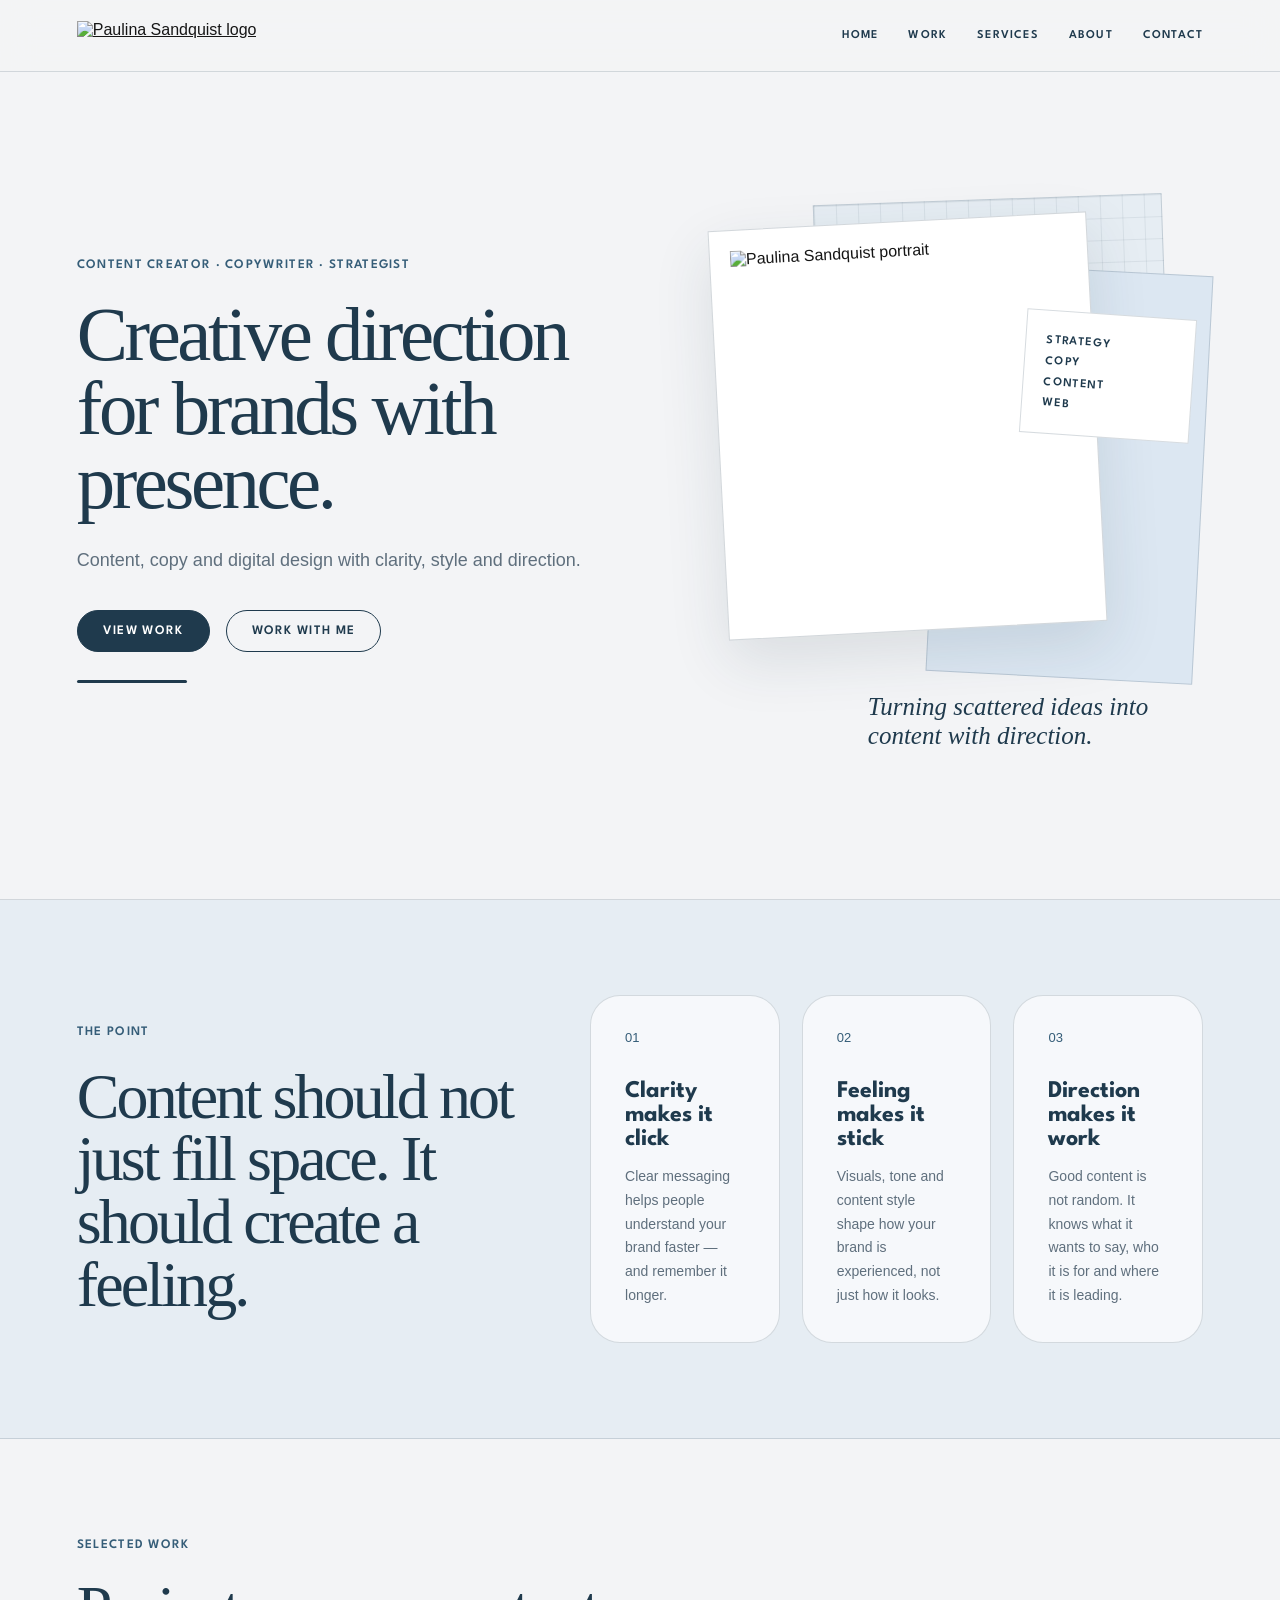
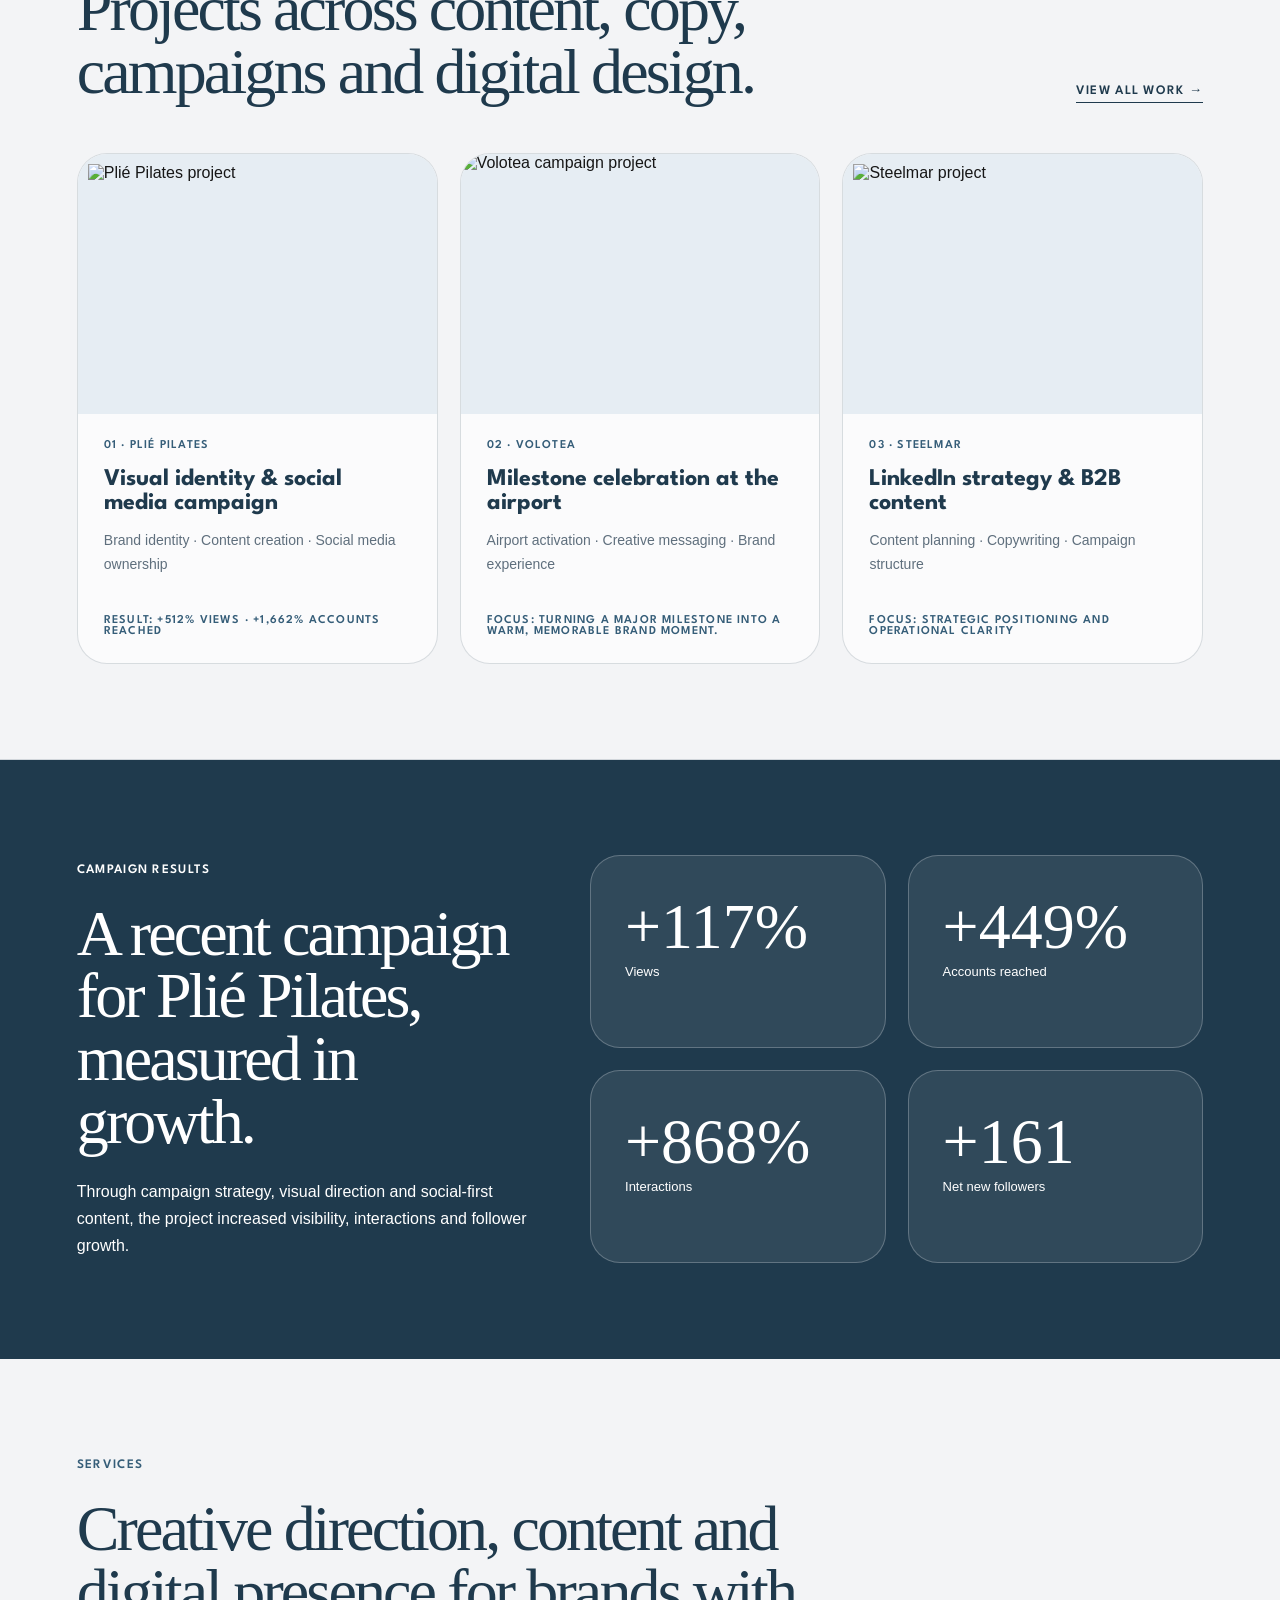
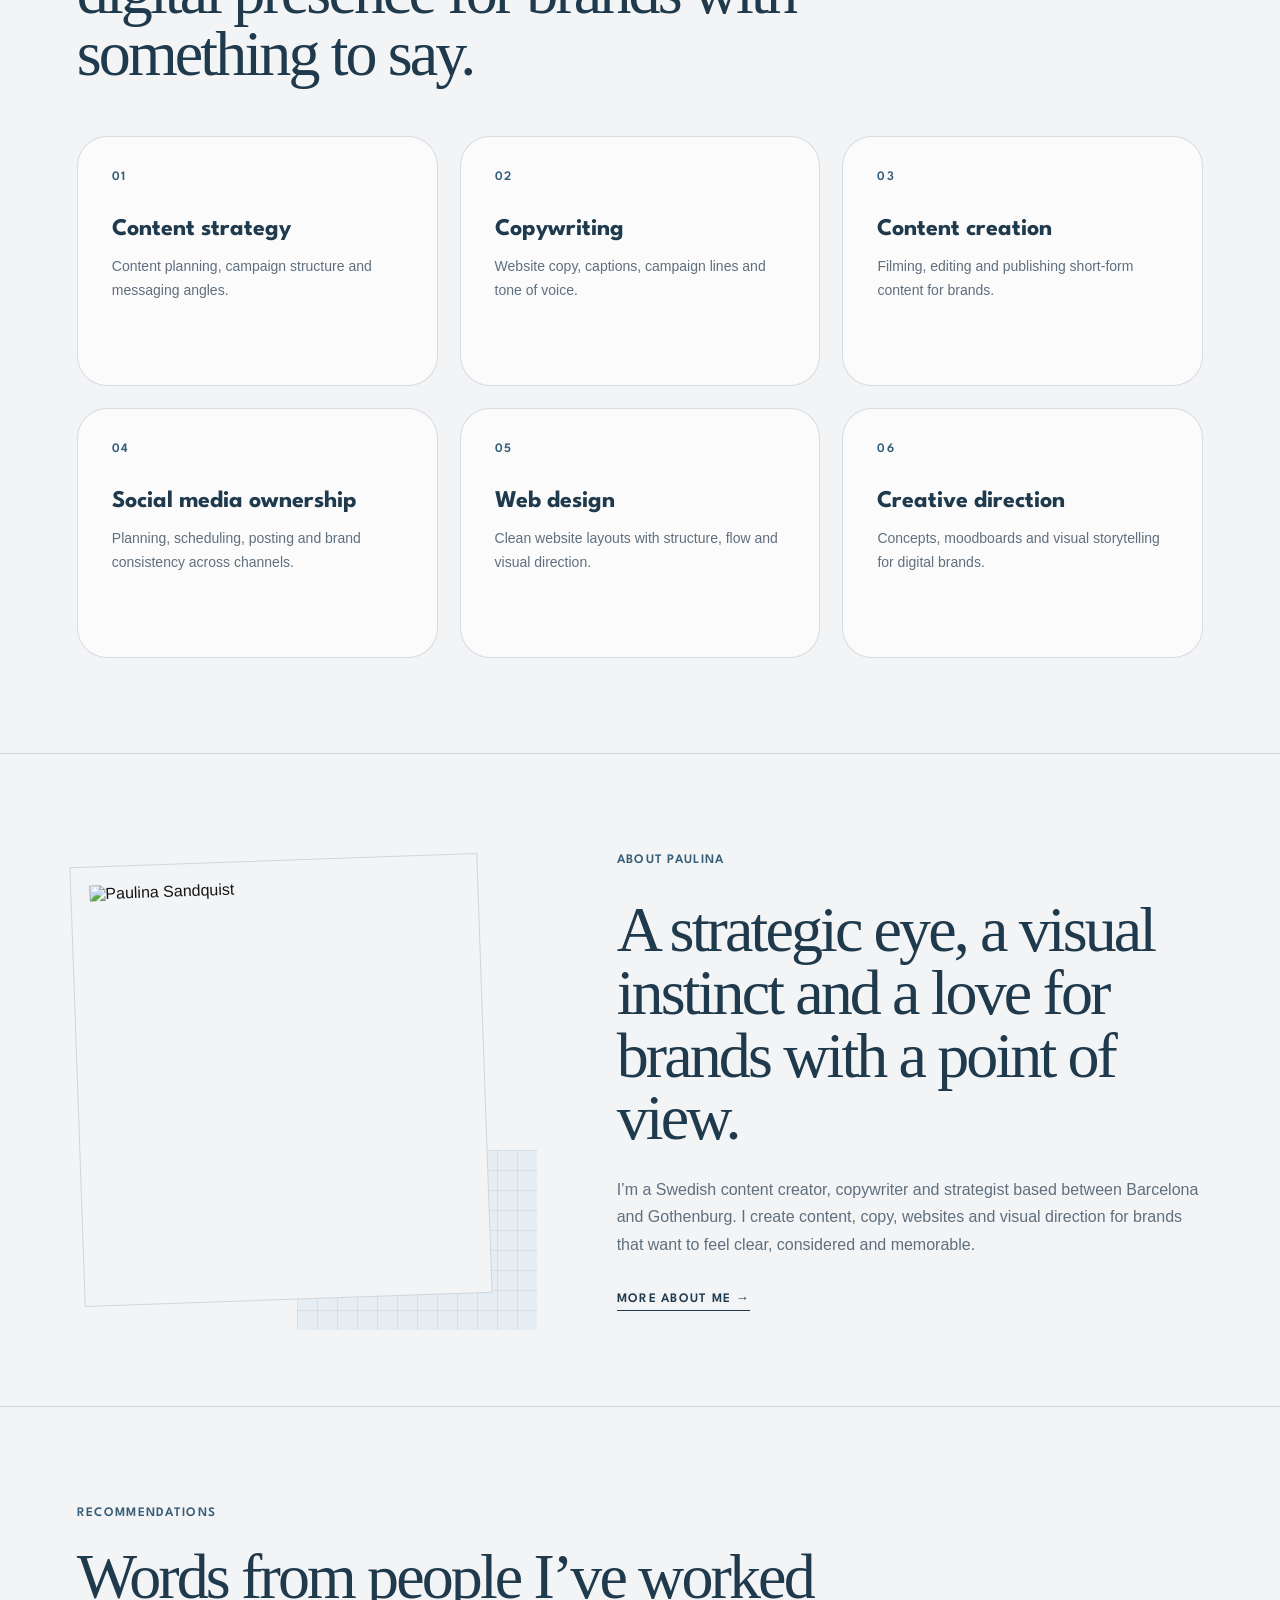
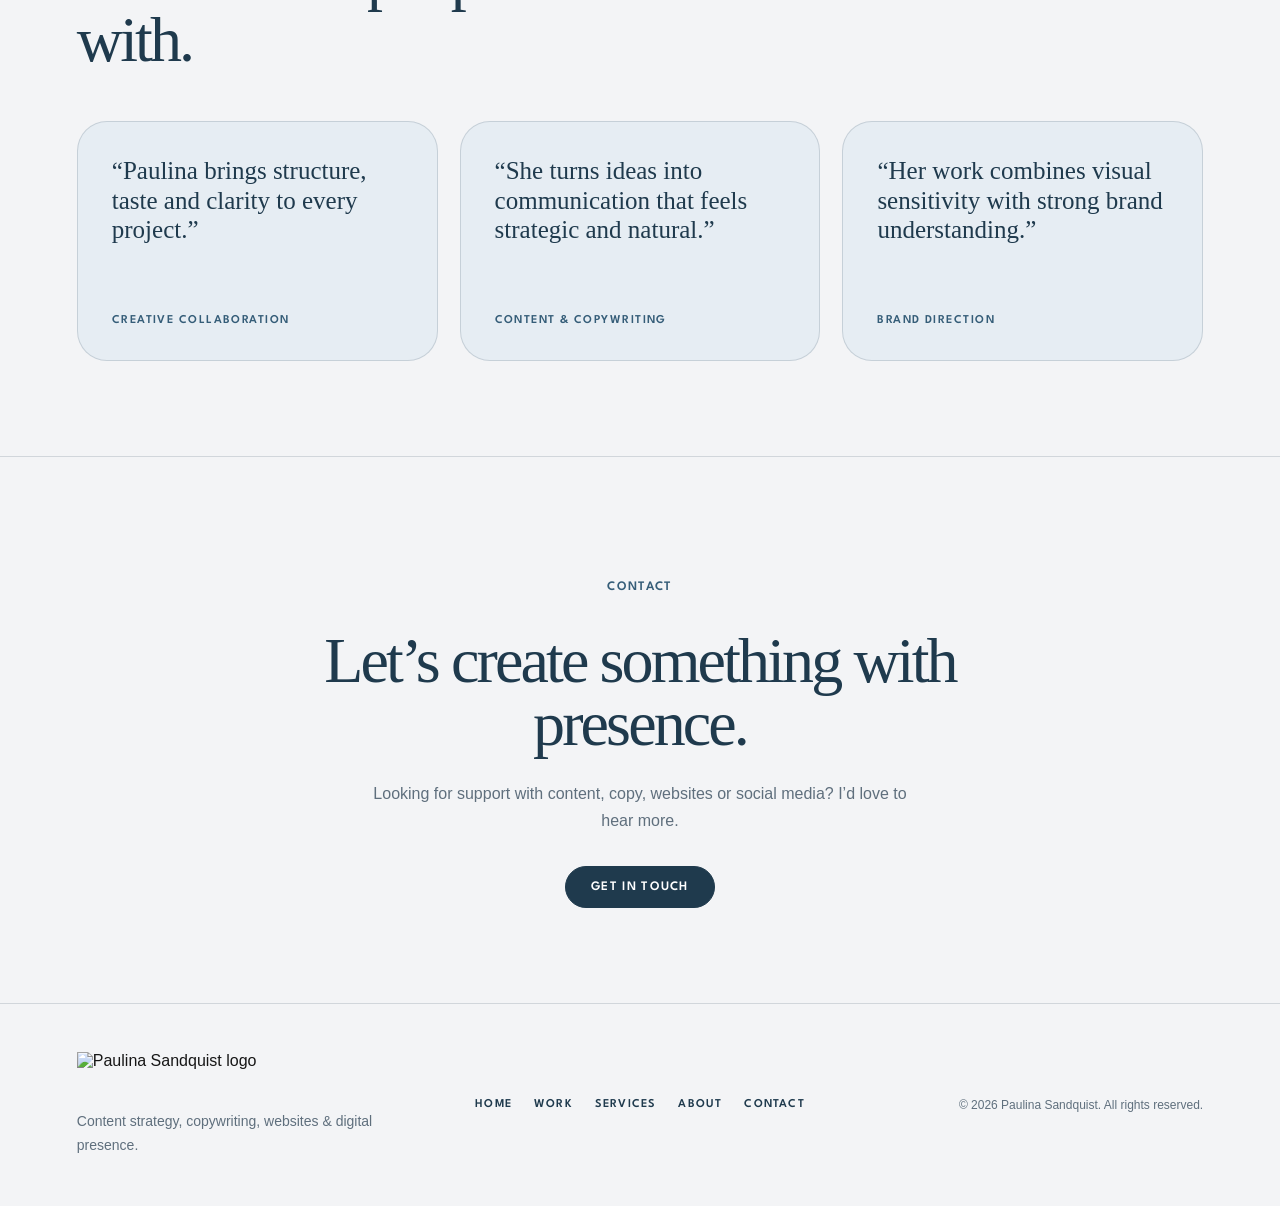
==== index.html @ eb1644bc "Add files via upload" ====
<!DOCTYPE html>
<html lang="en">
<head>
  <meta charset="UTF-8" />
  <meta name="viewport" content="width=device-width, initial-scale=1.0" />
  <title>Paulina Sandquist | Creative Portfolio</title>

  <link rel="preconnect" href="https://fonts.googleapis.com">
  <link rel="preconnect" href="https://fonts.gstatic.com" crossorigin>
  <link href="https://fonts.googleapis.com/css2?family=League+Spartan:wght@400;500;600;700&display=swap" rel="stylesheet">

  <link rel="stylesheet" href="style.css" />
</head>

<body>

<header class="site-header">
  <a href="index.html" class="logo">
    <img src="images/PS.png" alt="Paulina Sandquist logo">
  </a>

  <nav class="main-nav">
    <a href="index.html">Home</a>
    <a href="work.html">Work</a>
    <a href="services.html">Services</a>
    <a href="about.html">About</a>
    <a href="contact.html">Contact</a>
  </nav>
</header>

<main>

  <section class="hero">
    <div class="hero-copy fade-item">
      <p class="eyebrow">Content creator · Copywriter · Strategist</p>

      <h1>
        Creative direction for brands with presence.
      </h1>

      <p class="intro-text">
        Content, copy and digital design with clarity, style and direction.
      </p>

      <div class="hero-actions">
        <a href="work.html" class="button">View work</a>
        <a href="contact.html" class="button secondary-button">Work with me</a>
      </div>
    </div>

    <div class="hero-collage fade-item">
      <div class="paper paper-grid"></div>
      <div class="paper paper-blue"></div>

      <div class="portrait-card">
        <img src="images/me.jpeg" alt="Paulina Sandquist portrait">
      </div>

      <div class="note-card">
        <span>Strategy</span>
        <span>Copy</span>
        <span>Content</span>
        <span>Web</span>
      </div>

      <p class="handwritten-note">Turning scattered ideas into content with direction.</p>
    </div>
  </section>


  <section class="statement-section">
    <div class="statement-copy fade-item">
      <p class="eyebrow">The point</p>
      <h2>
        Content should not just fill space. It should create a feeling.
      </h2>
    </div>

    <div class="statement-cards">
      <article class="proof-card">
        <span>01</span>
        <h3>Clarity makes it click</h3>
        <p>Clear messaging helps people understand your brand faster — and remember it longer.</p>
      </article>

      <article class="proof-card">
        <span>02</span>
        <h3>Feeling makes it stick</h3>
        <p>Visuals, tone and content style shape how your brand is experienced, not just how it looks.</p>
      </article>

      <article class="proof-card">
        <span>03</span>
        <h3>Direction makes it work</h3>
        <p>Good content is not random. It knows what it wants to say, who it is for and where it is leading.</p>
      </article>
    </div>
  </section>


  <section class="selected-work">
    <div class="section-heading fade-item">
      <div>
        <p class="eyebrow">Selected work</p>
        <h2>Projects across content, copy, campaigns and digital design.</h2>
      </div>

      <a href="work.html" class="text-link">View all work →</a>
    </div>

    <div class="project-grid">

      <a href="work.html#plie" class="project-card">
        <div class="project-image logo-image">
          <img src="images/plielogga.png" alt="Plié Pilates project">
        </div>

        <div class="project-info">
          <span>01 · Plié Pilates</span>
          <h3>Visual identity & social media campaign</h3>
          <p>Brand identity · Content creation · Social media ownership</p>
          <small>Result: +512% views · +1,662% accounts reached</small>
        </div>
      </a>

      <a href="work.html#volotea" class="project-card">
        <div class="project-image">
          <img src="images/volotea2.jpeg" alt="Volotea campaign project">
        </div>

        <div class="project-info">
          <span>02 · Volotea</span>
          <h3>Milestone celebration at the airport</h3>
          <p>Airport activation · Creative messaging · Brand experience</p>
          <small>Focus: turning a major milestone into a warm, memorable brand moment.</small>
        </div>
      </a>

      <a href="work.html#steelmar" class="project-card">
        <div class="project-image contain-image">
          <img src="images/portfolio.jpg" alt="Steelmar project">
        </div>

        <div class="project-info">
          <span>03 · Steelmar</span>
          <h3>LinkedIn strategy & B2B content</h3>
          <p>Content planning · Copywriting · Campaign structure</p>
          <small>Focus: strategic positioning and operational clarity</small>
        </div>
      </a>

    </div>
  </section>


  <section class="results-section">
  <div class="results-intro fade-item">
    <p class="eyebrow">Campaign results</p>
    <h2>A recent campaign for Plié Pilates, measured in growth.</h2>
    <p>
      Through campaign strategy, visual direction and social-first content,
      the project increased visibility, interactions and follower growth.
    </p>
  </div>

    <div class="results-grid">
      <article class="proof-card">
        <strong>+117%</strong>
        <span>Views</span>
      </article>

      <article class="proof-card">
        <strong>+449%</strong>
        <span>Accounts reached</span>
      </article>

      <article class="proof-card">
        <strong>+868%</strong>
        <span>Interactions</span>
      </article>

      <article class="proof-card">
        <strong>+161</strong>
        <span>Net new followers</span>
      </article>
    </div>
  </section>


  <section class="services-preview">
    <div class="section-heading fade-item">
      <div>
        <p class="eyebrow">Services</p>
        <h2>Creative direction, content and digital presence for brands with something to say.</h2>
      </div>
    </div>

    <div class="services-grid">

      <article class="service-card">
        <span>01</span>
        <h3>Content strategy</h3>
        <p>Content planning, campaign structure and messaging angles.</p>
      </article>

      <article class="service-card">
        <span>02</span>
        <h3>Copywriting</h3>
        <p>Website copy, captions, campaign lines and tone of voice.</p>
      </article>

      <article class="service-card">
        <span>03</span>
        <h3>Content creation</h3>
        <p>Filming, editing and publishing short-form content for brands.</p>
      </article>

      <article class="service-card">
        <span>04</span>
        <h3>Social media ownership</h3>
        <p>Planning, scheduling, posting and brand consistency across channels.</p>
      </article>

      <article class="service-card">
        <span>05</span>
        <h3>Web design</h3>
        <p>Clean website layouts with structure, flow and visual direction.</p>
      </article>

      <article class="service-card">
        <span>06</span>
        <h3>Creative direction</h3>
        <p>Concepts, moodboards and visual storytelling for digital brands.</p>
      </article>

    </div>
  </section>


  <section class="about-preview">
    <div class="about-collage fade-item">
      <div class="about-image">
        <img src="images/header.png" alt="Paulina Sandquist">
      </div>
      <div class="small-paper"></div>
    </div>

    <div class="about-copy fade-item">
      <p class="eyebrow">About Paulina</p>
      <h2>A strategic eye, a visual instinct and a love for brands with a point of view.</h2>

      <p>
         I’m a Swedish content creator, copywriter and strategist based between Barcelona and Gothenburg.
    I create content, copy, websites and visual direction for brands that want to feel clear,
    considered and memorable.
      </p>

      <a href="about.html" class="text-link">More about me →</a>
    </div>
  </section>


  <section class="testimonials">
    <div class="section-heading fade-item">
      <div>
        <p class="eyebrow">Recommendations</p>
        <h2>Words from people I’ve worked with.</h2>
      </div>
    </div>

    <div class="testimonial-grid">
      <article class="testimonial-card">
        <p>“Paulina brings structure, taste and clarity to every project.”</p>
        <span>Creative collaboration</span>
      </article>

      <article class="testimonial-card">
        <p>“She turns ideas into communication that feels strategic and natural.”</p>
        <span>Content & copywriting</span>
      </article>

      <article class="testimonial-card">
        <p>“Her work combines visual sensitivity with strong brand understanding.”</p>
        <span>Brand direction</span>
      </article>
    </div>
  </section>


  <section class="contact-cta">
    <p class="eyebrow">Contact</p>
    <h2>Let’s create something with presence.</h2>
    <p>
      Looking for support with content, copy, websites or social media?
      I’d love to hear more.
    </p>
    <a href="contact.html" class="button">Get in touch</a>
  </section>

</main>

<footer class="site-footer">
  <div class="footer-brand">
    <img src="images/PS.png" alt="Paulina Sandquist logo">
    <p>Content strategy, copywriting, websites & digital presence.</p>
  </div>

  <nav class="footer-links">
    <a href="index.html">Home</a>
    <a href="work.html">Work</a>
    <a href="services.html">Services</a>
    <a href="about.html">About</a>
    <a href="contact.html">Contact</a>
  </nav>

  <p class="copyright">© 2026 Paulina Sandquist. All rights reserved.</p>
</footer>

<script src="script.js"></script>
</body>
</html>
---- style.css ----
* {
  margin: 0;
  padding: 0;
  box-sizing: border-box;
}

:root {
  --bg: #F3F4F6;
  --bg-light: #FFFFFF;
  --blue: #1f3a4d;
  --blue-mid: #355d78;
  --blue-soft: #E6EDF3;
  --text: #161616;
  --muted: #5F6F7D;
  --line: rgba(31, 58, 77, 0.16);

  --serif: Georgia, "Times New Roman", serif;
  --sans: Helvetica, Arial, sans-serif;
  --display: "League Spartan", Helvetica, Arial, sans-serif;

  --radius-lg: 30px;
  --section-pad: 95px 6vw;
}

html {
  scroll-behavior: smooth;
}

body {
  background: var(--bg);
  color: var(--text);
  font-family: var(--sans);
}

img,
video {
  width: 100%;
  display: block;
}

a {
  color: inherit;
}

/* ANIMATION */

.hidden {
  opacity: 0;
  transform: translateY(26px);
  transition: opacity 0.7s ease, transform 0.7s ease;
}

.show {
  opacity: 1;
  transform: translateY(0);
}

/* HEADER */

.site-header {
  position: fixed;
  inset: 0 0 auto 0;
  height: 72px;
  padding: 18px 6vw;
  display: flex;
  align-items: center;
  justify-content: space-between;
  background: rgba(243, 244, 246, 0.9);
  backdrop-filter: blur(18px);
  border-bottom: 1px solid var(--line);
  z-index: 1000;
}

.logo img {
  width: auto;
  height: 30px;
}

.main-nav,
.footer-links {
  display: flex;
  gap: 30px;
}

.main-nav a,
.footer-links a,
.text-link,
.button,
.eyebrow,
.case-meta,
.copy-card span,
.copy-hashtags,
.work-index a,
.service-card span,
.service-detail-card span,
.contact-details span,
figcaption,
.project-info span,
.project-info small {
  font-family: var(--display);
  letter-spacing: 0.1em;
  text-transform: uppercase;
  font-weight: 600;
}

.main-nav a,
.footer-links a {
  font-size: 12px;
  text-decoration: none;
  color: var(--blue);
}

.main-nav a:hover,
.footer-links a:hover,
.text-link:hover,
.button:hover {
  opacity: 0.75;
}

/* TYPE */

.eyebrow {
  display: inline-block;
  margin-bottom: 22px;
  font-size: 13px;
  color: var(--blue-mid);
}

h1,
h2,
h3,
h4 {
  color: var(--blue);
}

h1,
h2,
.case-subcopy h3,
.copy-card h4 {
  font-family: var(--serif);
  font-weight: 400;
  letter-spacing: -0.045em;
}

h1 {
  max-width: 900px;
  font-size: clamp(46px, 6vw, 88px);
  line-height: 0.96;
}

h2 {
  font-size: clamp(38px, 5vw, 74px);
  line-height: 0.98;
}

h3 {
  font-family: var(--display);
  font-size: 24px;
  line-height: 1;
}

h4 {
  font-size: 28px;
  line-height: 1.08;
}

p {
  font-size: 16px;
  line-height: 1.7;
  color: var(--muted);
  font-weight: 300;
}

.intro-text {
  max-width: 650px;
  margin-top: 26px;
  font-size: 18px;
}

/* BUTTONS */

.button {
  display: inline-block;
  padding: 14px 25px;
  border: 1px solid var(--blue);
  border-radius: 999px;
  background: var(--blue);
  color: #FFFFFF;
  font-family: var(--display);
  font-size: 13px;
  letter-spacing: 0.1em;
  text-transform: uppercase;
  font-weight: 600;
  text-decoration: none;
  transition: 0.25s ease;
}

.secondary-button {
  background: transparent;
  color: var(--blue);
}

.text-link {
  display: inline-block;
  padding-bottom: 5px;
  border-bottom: 1px solid var(--blue);
  color: var(--blue);
  font-size: 13px;
  text-decoration: none;
  transition: 0.25s ease;
}

/* SHARED LAYOUT */

.statement-section,
.results-section,
.about-preview,
.subpage-hero,
.case-overview,
.process-section,
.contact-page {
  display: grid;
  gap: 60px;
  align-items: center;
}

.statement-section,
.results-section,
.about-preview,
.selected-work,
.services-preview,
.testimonials,
.background-section,
.case-section,
.contact-cta,
.services-page-section {
  padding: var(--section-pad);
  border-bottom: 1px solid var(--line);
}

.statement-cards,
.results-grid,
.project-grid,
.services-grid,
.testimonial-grid,
.background-grid,
.services-detail-grid,
.copy-grid {
  display: grid;
  gap: 22px;
}

.section-heading {
  display: flex;
  justify-content: space-between;
  align-items: flex-end;
  gap: 40px;
  margin-bottom: 50px;
}

.section-heading h2 {
  max-width: 820px;
}

/* HOME HERO */

.hero {
  min-height: 100vh;
  padding: 118px 6vw 80px;
  display: grid;
  grid-template-columns: minmax(0, 1fr) minmax(360px, 0.85fr);
  gap: 70px;
  align-items: center;
  border-bottom: 1px solid var(--line);
}

.hero-copy::after {
  content: "";
  display: block;
  width: 110px;
  height: 3px;
  margin-top: 28px;
  background: var(--blue);
  border-radius: 999px;
}

.hero-actions {
  margin-top: 34px;
  display: flex;
  gap: 16px;
  flex-wrap: wrap;
}

.hero-collage {
  position: relative;
  min-height: 620px;
}

.paper {
  position: absolute;
  border: 1px solid rgba(31, 58, 77, 0.18);
}

.paper-grid {
  inset: 40px 34px auto auto;
  width: 72%;
  height: 68%;
  background-color: var(--blue-soft);
  background-image:
    linear-gradient(rgba(31, 58, 77, 0.08) 1px, transparent 1px),
    linear-gradient(90deg, rgba(31, 58, 77, 0.08) 1px, transparent 1px);
  background-size: 22px 22px;
  transform: rotate(-2deg);
}

.paper-blue {
  right: 0;
  top: 110px;
  width: 55%;
  height: 66%;
  background: #DCE7F2;
  transform: rotate(3deg);
}

.portrait-card {
  position: absolute;
  left: 0;
  top: 62px;
  width: 78%;
  height: 410px;
  padding: 20px;
  background: var(--bg-light);
  border: 1px solid rgba(31, 58, 77, 0.2);
  transform: rotate(-3deg);
  box-shadow: 0 22px 60px rgba(31, 58, 77, 0.12);
  z-index: 3;
}

.portrait-card img {
  height: 100%;
  object-fit: cover;
}

.note-card {
  position: absolute;
  right: 10px;
  top: 155px;
  width: 170px;
  padding: 24px 20px;
  display: grid;
  gap: 10px;
  background: var(--bg-light);
  border: 1px solid rgba(31, 58, 77, 0.18);
  transform: rotate(4deg);
  z-index: 4;
}

.note-card span {
  font-family: var(--display);
  font-size: 12px;
  color: var(--blue);
  letter-spacing: 0.12em;
  text-transform: uppercase;
  font-weight: 600;
}

.handwritten-note {
  position: absolute;
  left: 150px;
  bottom: 28px;
  max-width: 330px;
  font-family: var(--serif);
  font-style: italic;
  font-size: 25px;
  line-height: 1.18;
  color: var(--blue);
  z-index: 5;
}

/* POINT SECTION */

.statement-section {
  grid-template-columns: 0.85fr 1.15fr;
  background: var(--blue-soft);
}

.statement-copy h2 {
  max-width: 620px;
}

.statement-cards {
  grid-template-columns: repeat(3, 1fr);
  align-items: stretch;
}

/* CARDS */

.proof-card,
.project-card,
.service-card,
.testimonial-card,
.service-detail-card,
.copy-card,
.case-media,
.dashboard-card,
.growth-card,
.video-card,
.contact-page-form {
  border: 1px solid rgba(31, 58, 77, 0.16);
  border-radius: var(--radius-lg);
  background: rgba(255, 255, 255, 0.62);
}

.proof-card,
.service-card,
.testimonial-card,
.copy-card,
.service-detail-card {
  padding: 34px;
}

.proof-card span,
.service-card span {
  display: block;
  margin-bottom: 34px;
  font-size: 13px;
  color: var(--blue-mid);
}

.proof-card h3,
.service-card h3 {
  margin-bottom: 14px;
}

.proof-card p,
.service-card p {
  font-size: 14px;
}

/* SELECTED WORK */

.project-grid {
  grid-template-columns: repeat(3, 1fr);
  align-items: stretch;
}

.project-card {
  overflow: hidden;
  display: flex;
  flex-direction: column;
  text-decoration: none;
  transition: 0.25s ease;
}

.project-card:hover,
.service-card:hover {
  transform: translateY(-4px);
}

.project-image {
  height: 260px;
  overflow: hidden;
  background: var(--blue-soft);
}

.project-image img {
  height: 100%;
  object-fit: cover;
}

.logo-image img,
.contain-image img {
  object-fit: contain;
  padding: 10px;
}

.project-info {
  flex: 1;
  padding: 26px;
  display: flex;
  flex-direction: column;
}

.project-info span,
.project-info small {
  display: block;
  font-size: 12px;
  color: var(--blue-mid);
}

.project-info h3 {
  margin: 16px 0 14px;
}

.project-info p {
  margin-bottom: 22px;
  font-size: 14px;
}

.project-info small {
  margin-top: auto;
  padding-top: 16px;
}

/* RESULTS */

.results-section {
  grid-template-columns: 0.85fr 1.15fr;
  background: var(--blue);
}

.results-section h2,
.results-section .eyebrow,
.results-section p,
.results-grid strong,
.results-section .proof-card span {
  color: #FFFFFF;
}

.results-section h2 {
  margin-bottom: 24px;
}

.results-grid {
  grid-template-columns: repeat(2, 1fr);
}

.results-grid .proof-card {
  background: rgba(255, 255, 255, 0.08);
  border-color: rgba(255, 255, 255, 0.24);
}

.results-grid strong {
  display: block;
  font-family: var(--serif);
  font-size: clamp(42px, 5vw, 76px);
  font-weight: 400;
}

/* SERVICES */

.services-grid,
.background-grid,
.testimonial-grid {
  grid-template-columns: repeat(3, 1fr);
}

.service-card {
  min-height: 250px;
}

/* ABOUT PREVIEW */

.about-preview,
.subpage-hero {
  grid-template-columns: 0.9fr 1.1fr;
}

.about-collage {
  position: relative;
}

.about-image {
  position: relative;
  z-index: 2;
  width: 85%;
  height: 440px;
  padding: 18px;
  background: var(--bg);
  border: 1px solid rgba(31, 58, 77, 0.16);
  transform: rotate(-2deg);
}

.about-image img {
  height: 100%;
  object-fit: cover;
}

.small-paper {
  position: absolute;
  right: 20px;
  bottom: -30px;
  width: 240px;
  height: 180px;
  background-color: var(--blue-soft);
  background-image:
    linear-gradient(rgba(31, 58, 77, 0.08) 1px, transparent 1px),
    linear-gradient(90deg, rgba(31, 58, 77, 0.08) 1px, transparent 1px);
  background-size: 20px 20px;
}

.about-preview .eyebrow {
  margin-bottom: 28px;
}

.about-preview h2 {
  margin-bottom: 26px;
}

.about-preview p {
  max-width: 720px;
  margin-bottom: 28px;
}

.about-preview .text-link {
  margin-top: 4px;
}
.about-page .subpage-copy {
  display: flex;
  flex-direction: column;
  gap: 24px;
}

.about-page .subpage-copy p {
  margin: 0;
}
/* TESTIMONIALS */

.testimonial-card {
  min-height: 240px;
  display: flex;
  flex-direction: column;
  justify-content: space-between;
  background: var(--blue-soft);
}

.testimonial-card p {
  font-family: var(--serif);
  font-size: 25px;
  line-height: 1.18;
  color: var(--blue);
}

.testimonial-card span {
  margin-top: 26px;
  font-family: var(--display);
  font-size: 12px;
  letter-spacing: 0.12em;
  text-transform: uppercase;
  color: var(--blue-mid);
  font-weight: 600;
}

/* SUBPAGES */

.simple-page-hero {
  display: block;
  min-height: auto;
  padding: 150px 6vw 90px;
}

.subpage-hero {
  max-width: 1200px;
  margin: 0 auto;
  padding: 150px 40px 90px;
}

.subpage-hero.about-page-hero {
  padding-top: 210px;
}

.subpage-copy {
  max-width: 980px;
}

.about-page-hero .subpage-copy {
  max-width: 700px;
}

.about-page-hero .subpage-copy h1 {
  margin-bottom: 34px;
}

.about-page-hero .intro-text {
  margin-top: 0;
  margin-bottom: 24px;
}

.about-page-hero .subpage-copy p:not(.eyebrow):not(.intro-text) {
  margin-bottom: 0;
}

.services-detail-grid,
.copy-grid {
  grid-template-columns: repeat(2, 1fr);
}

.service-detail-card {
  min-height: 360px;
  display: flex;
  flex-direction: column;
}

.service-detail-card span {
  margin-bottom: 46px;
  color: var(--blue-mid);
  font-size: 13px;
}

.service-detail-card h2 {
  margin-bottom: 18px;
  font-family: var(--display);
  font-size: clamp(28px, 3vw, 42px);
  line-height: 1;
  letter-spacing: -0.03em;
}

.service-detail-card ul {
  list-style: none;
  display: flex;
  flex-wrap: wrap;
  gap: 8px;
  margin-top: auto;
  padding-top: 30px;
}

.service-detail-card li {
  padding: 8px 12px;
  border: 1px solid rgba(31, 58, 77, 0.18);
  border-radius: 999px;
  color: var(--blue);
  font-family: var(--display);
  font-size: 11px;
  letter-spacing: 0.08em;
  text-transform: uppercase;
  font-weight: 600;
}

/* CONTACT */

.subpage-hero.contact-page {
  grid-template-columns: 1fr 1fr;
  gap: 80px;
  align-items: start;
  padding-bottom: 100px;
}

.contact-page .subpage-copy {
  max-width: 520px;
}

.contact-details {
  margin-top: 42px;
  display: grid;
  gap: 24px;
}

.contact-details div {
  padding-top: 18px;
  border-top: 1px solid rgba(31, 58, 77, 0.25);
}

.contact-details span {
  display: block;
  margin-bottom: 8px;
  font-size: 12px;
  color: var(--blue-mid);
}

.contact-details a,
.contact-details p {
  color: var(--blue);
  text-decoration: none;
}
.contact-details a:hover {
  color: var(--blue);
  opacity: 0.8;
}

.contact-page-form {
  width: 100%;
  padding: 44px;
  background: rgba(255, 255, 255, 0.35);
}

.contact-form {
  display: grid;
  gap: 18px;
}

.form-row {
  display: grid;
  grid-template-columns: 1fr 1fr;
  gap: 18px;
}

.contact-form input,
.contact-form textarea {
  width: 100%;
  padding: 16px 18px;
  border: 1px solid rgba(31, 58, 77, 0.25);
  border-radius: 999px;
  background: rgba(255, 255, 255, 0.78);
  font-family: var(--sans);
  font-size: 14px;
  color: var(--text);
  outline: none;
}

.contact-form textarea {
  min-height: 160px;
  resize: vertical;
  border-radius: 24px;
}

.contact-form input::placeholder,
.contact-form textarea::placeholder {
  color: rgba(31, 58, 77, 0.65);
}

.contact-form button.button {
  width: fit-content;
  min-width: 220px;
  justify-self: center;
  margin-top: 8px;
  padding: 18px 34px;
  border: 2px solid var(--blue);
  border-radius: 999px;
  background: var(--blue);
  color: #FFFFFF;
  font-family: var(--display);
  font-size: 13px;
  letter-spacing: 0.16em;
  text-transform: uppercase;
  font-weight: 700;
  cursor: pointer;
  transition: 0.25s ease;
}

.contact-form button.button:hover {
  background: transparent;
  color: var(--blue);
  transform: translateY(-2px);
  opacity: 1;
}
.form-message {
  min-height: 24px;
  text-align: center;
  font-size: 14px;
  line-height: 1.5;
  color: var(--muted);
}

.form-message.is-success {
  color: var(--blue);
}

.form-message.is-error {
  color: #8A3A3A;
}

/* WORK PAGE */

.work-index {
  padding: 22px 6vw;
  display: flex;
  gap: 14px;
  flex-wrap: wrap;
  border-bottom: 1px solid var(--line);
  background: var(--blue-soft);
}

.work-index a {
  padding: 10px 15px;
  border: 1px solid rgba(31, 58, 77, 0.18);
  border-radius: 999px;
  color: var(--blue);
  font-size: 12px;
  text-decoration: none;
}

.case-section {
  position: relative;
}

.case-number {
  margin-bottom: 26px;
  font-family: var(--serif);
  font-size: 70px;
  line-height: 1;
  color: rgba(31, 58, 77, 0.2);
}

.case-header {
  max-width: 900px;
  margin-bottom: 54px;
}

.case-overview {
  grid-template-columns: 0.9fr 1.1fr;
}

.reverse-layout {
  grid-template-columns: 1fr 1fr;
}

.case-copy p {
  margin-bottom: 20px;
}

.case-meta {
  margin-top: 30px;
  font-size: 12px;
  color: var(--blue-mid);
}

.case-media,
.dashboard-card,
.growth-card {
  padding: 16px;
  overflow: hidden;
}

.case-media img {
  height: 440px;
  object-fit: cover;
  border-radius: 18px;
}

.logo-case-media img,
.contain-case-media img {
  object-fit: contain;
  padding: 46px;
  background: var(--blue-soft);
}

.case-subsection {
  margin-top: 90px;
  padding-top: 70px;
  border-top: 1px solid rgba(31, 58, 77, 0.14);
}

.case-subcopy {
  max-width: 780px;
  margin-bottom: 40px;
}

.case-subcopy h3 {
  max-width: 720px;
  font-size: clamp(34px, 4vw, 60px);
  line-height: 1;
}

.case-subcopy p:not(.eyebrow) {
  margin-top: 22px;
}

.process-section {
  grid-template-columns: 0.8fr 1.2fr;
}

/* VIDEO + RESULTS IMAGES */

.video-grid {
  display: grid;
  gap: 26px;
}

.reel-grid {
  max-width: 1080px;
  margin: 0 auto;
  grid-template-columns: repeat(3, minmax(220px, 320px));
  justify-content: center;
  align-items: start;
}

.video-card {
  overflow: hidden;
}

.reel-card video {
  aspect-ratio: 9 / 16;
  height: auto;
  max-height: 620px;
  object-fit: contain;
  background: var(--blue-soft);
}

.video-card div {
  padding: 24px;
}

.video-card span {
  display: block;
  margin-bottom: 10px;
  font-family: var(--display);
  font-size: 12px;
  letter-spacing: 0.12em;
  text-transform: uppercase;
  color: var(--blue-mid);
  font-weight: 600;
}

.plie-results-section {
  display: block;
}

.growth-grid {
  display: grid;
  grid-template-columns: minmax(0, 1.15fr) minmax(260px, 0.85fr);
  gap: 24px;
  align-items: start;
}

.growth-card img,
.dashboard-card img {
  height: auto;
  border-radius: 18px;
}

.growth-card-large {
  max-width: 760px;
}

.growth-card figcaption {
  margin-top: 12px;
  font-size: 11px;
  line-height: 1.45;
  color: var(--blue-mid);
}

/* COPY CARDS */

.copy-grid {
  align-items: start;
}

.copy-card p {
  margin-bottom: 18px;
  font-size: 15px;
  line-height: 1.72;
}

.copy-card span {
  display: block;
  margin-bottom: 22px;
  font-size: 12px;
  color: var(--blue-mid);
}

.copy-card h4 {
  margin-bottom: 20px;
}

.copy-hashtags {
  margin-top: 28px;
  font-size: 13px !important;
  line-height: 1.6;
  color: var(--blue-mid) !important;
}

/* CTA + FOOTER */

.contact-cta {
  text-align: center;
}

.contact-cta h2 {
  max-width: 780px;
  margin: 0 auto;
}

.contact-cta p {
  max-width: 560px;
  margin: 24px auto 32px;
}

.site-footer {
  padding: 48px 6vw;
  display: grid;
  grid-template-columns: 1fr auto 1fr;
  gap: 30px;
  align-items: center;
}

.footer-brand img {
  width: auto;
  height: 44px;
  margin-bottom: 14px;
}

.footer-brand p {
  max-width: 320px;
  font-size: 14px;
}

.footer-links {
  justify-self: center;
  gap: 22px;
  flex-wrap: wrap;
}

.copyright {
  justify-self: end;
  font-size: 12px;
  color: var(--muted);
}

/* RESPONSIVE */

@media (max-width: 1100px) {
  .hero,
  .statement-section,
  .results-section,
  .about-preview,
  .subpage-hero,
  .case-overview,
  .reverse-layout,
  .process-section,
  .contact-page,
  .subpage-hero.contact-page {
    grid-template-columns: 1fr;
  }

  .hero-collage {
    max-width: 680px;
  }

  .project-grid,
  .services-grid,
  .testimonial-grid,
  .background-grid,
  .reel-grid {
    grid-template-columns: repeat(2, 1fr);
  }

  .statement-cards,
  .services-detail-grid,
  .copy-grid,
  .growth-grid {
    grid-template-columns: 1fr;
  }
}

@media (max-width: 760px) {
  :root {
    --section-pad: 76px 6vw;
  }

  .site-header {
    position: static;
    height: auto;
    align-items: flex-start;
    flex-direction: column;
    gap: 16px;
  }

  .main-nav {
    gap: 16px;
    flex-wrap: wrap;
  }

  .hero,
  .simple-page-hero,
  .subpage-hero,
  .subpage-hero.about-page,
  .subpage-hero.contact-page {
    min-height: auto;
    padding: 70px 6vw;
  }

  h1 {
    font-size: 52px;
  }

  h2 {
    font-size: 42px;
  }

  .project-grid,
  .services-grid,
  .testimonial-grid,
  .results-grid,
  .background-grid,
  .reel-grid {
    grid-template-columns: 1fr;
  }

  .hero-collage {
    min-height: 520px;
  }

  .portrait-card {
    width: 84%;
    height: 330px;
  }

  .note-card {
    right: 0;
    top: 120px;
  }

  .handwritten-note {
    left: 52px;
    bottom: 22px;
    max-width: 270px;
    font-size: 22px;
  }

  .section-heading {
    flex-direction: column;
    align-items: flex-start;
  }

  .about-image {
    width: 100%;
    height: 360px;
  }

  .case-media img {
    height: auto;
  }

  .form-row {
    grid-template-columns: 1fr;
  }

  .contact-page-form {
    padding: 28px 22px;
  }

  .site-footer {
    grid-template-columns: 1fr;
  }

  .footer-links,
  .copyright {
    justify-self: start;
  }
}
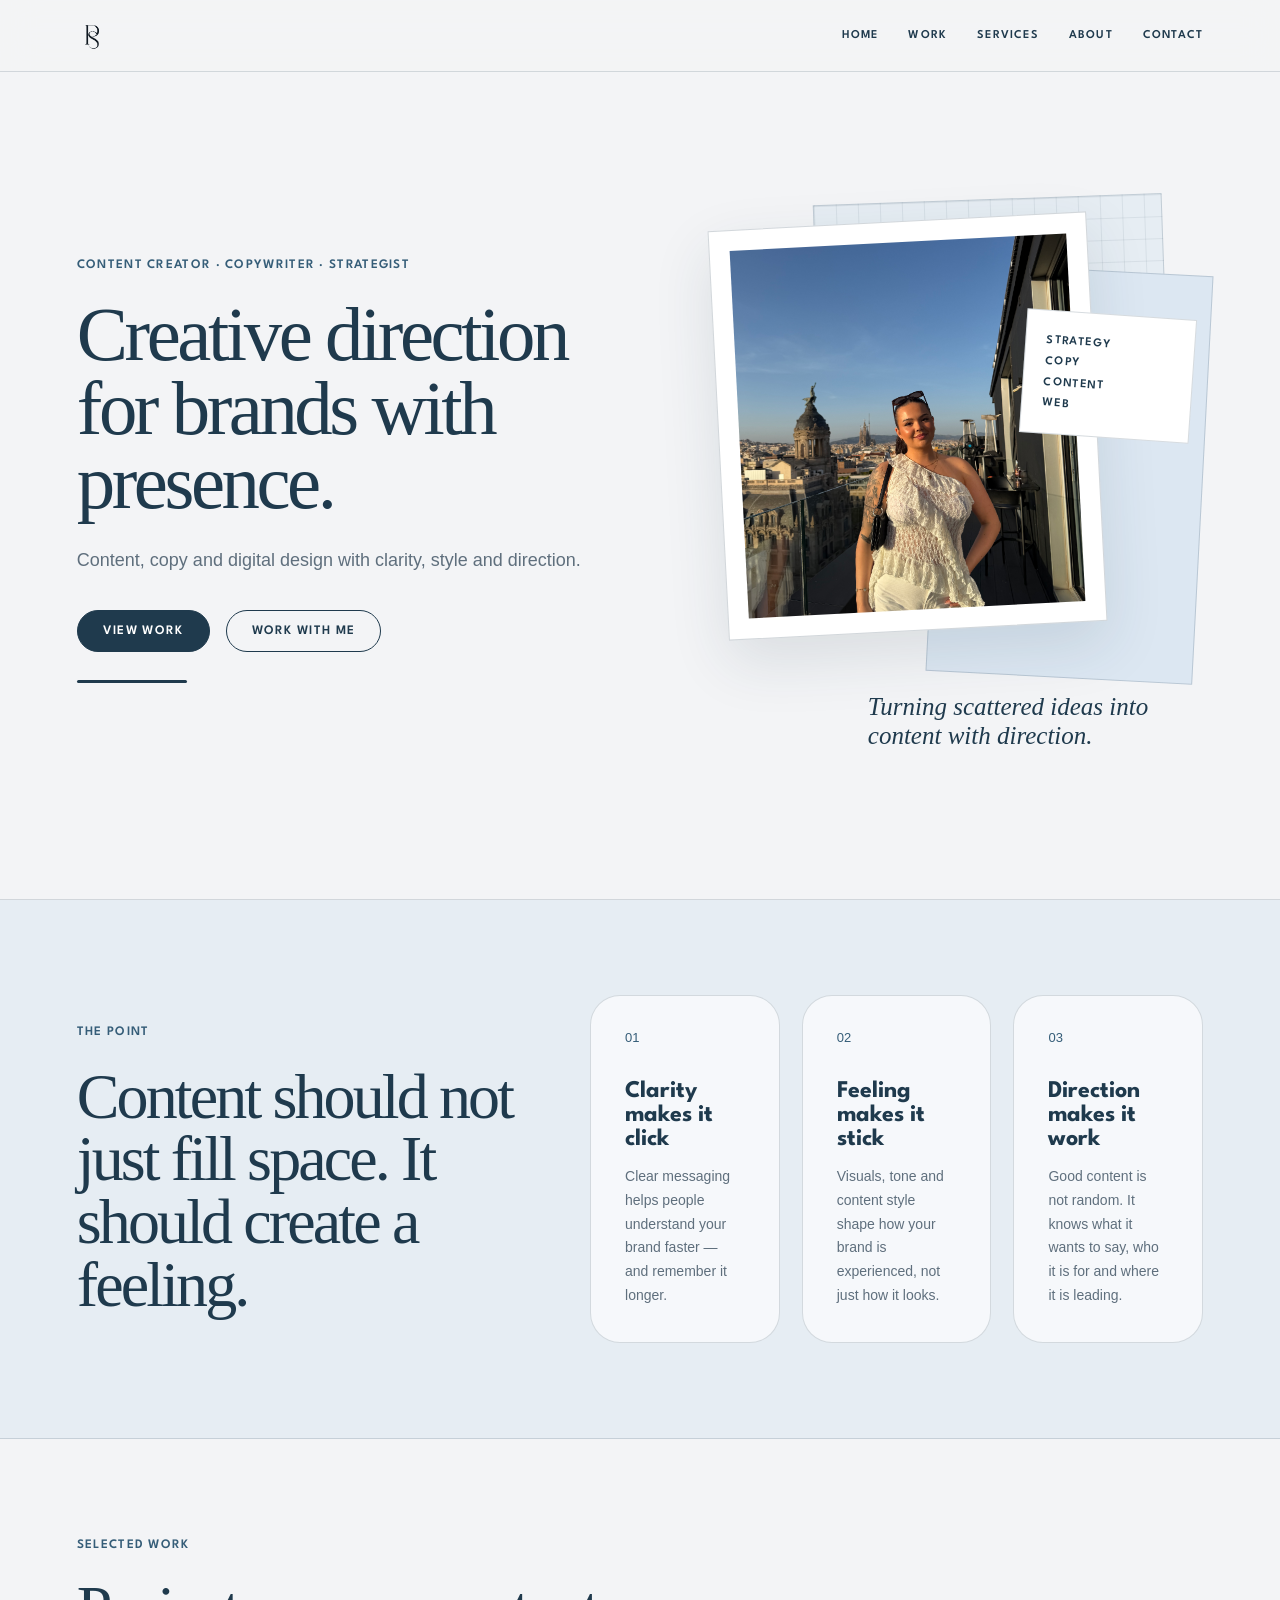
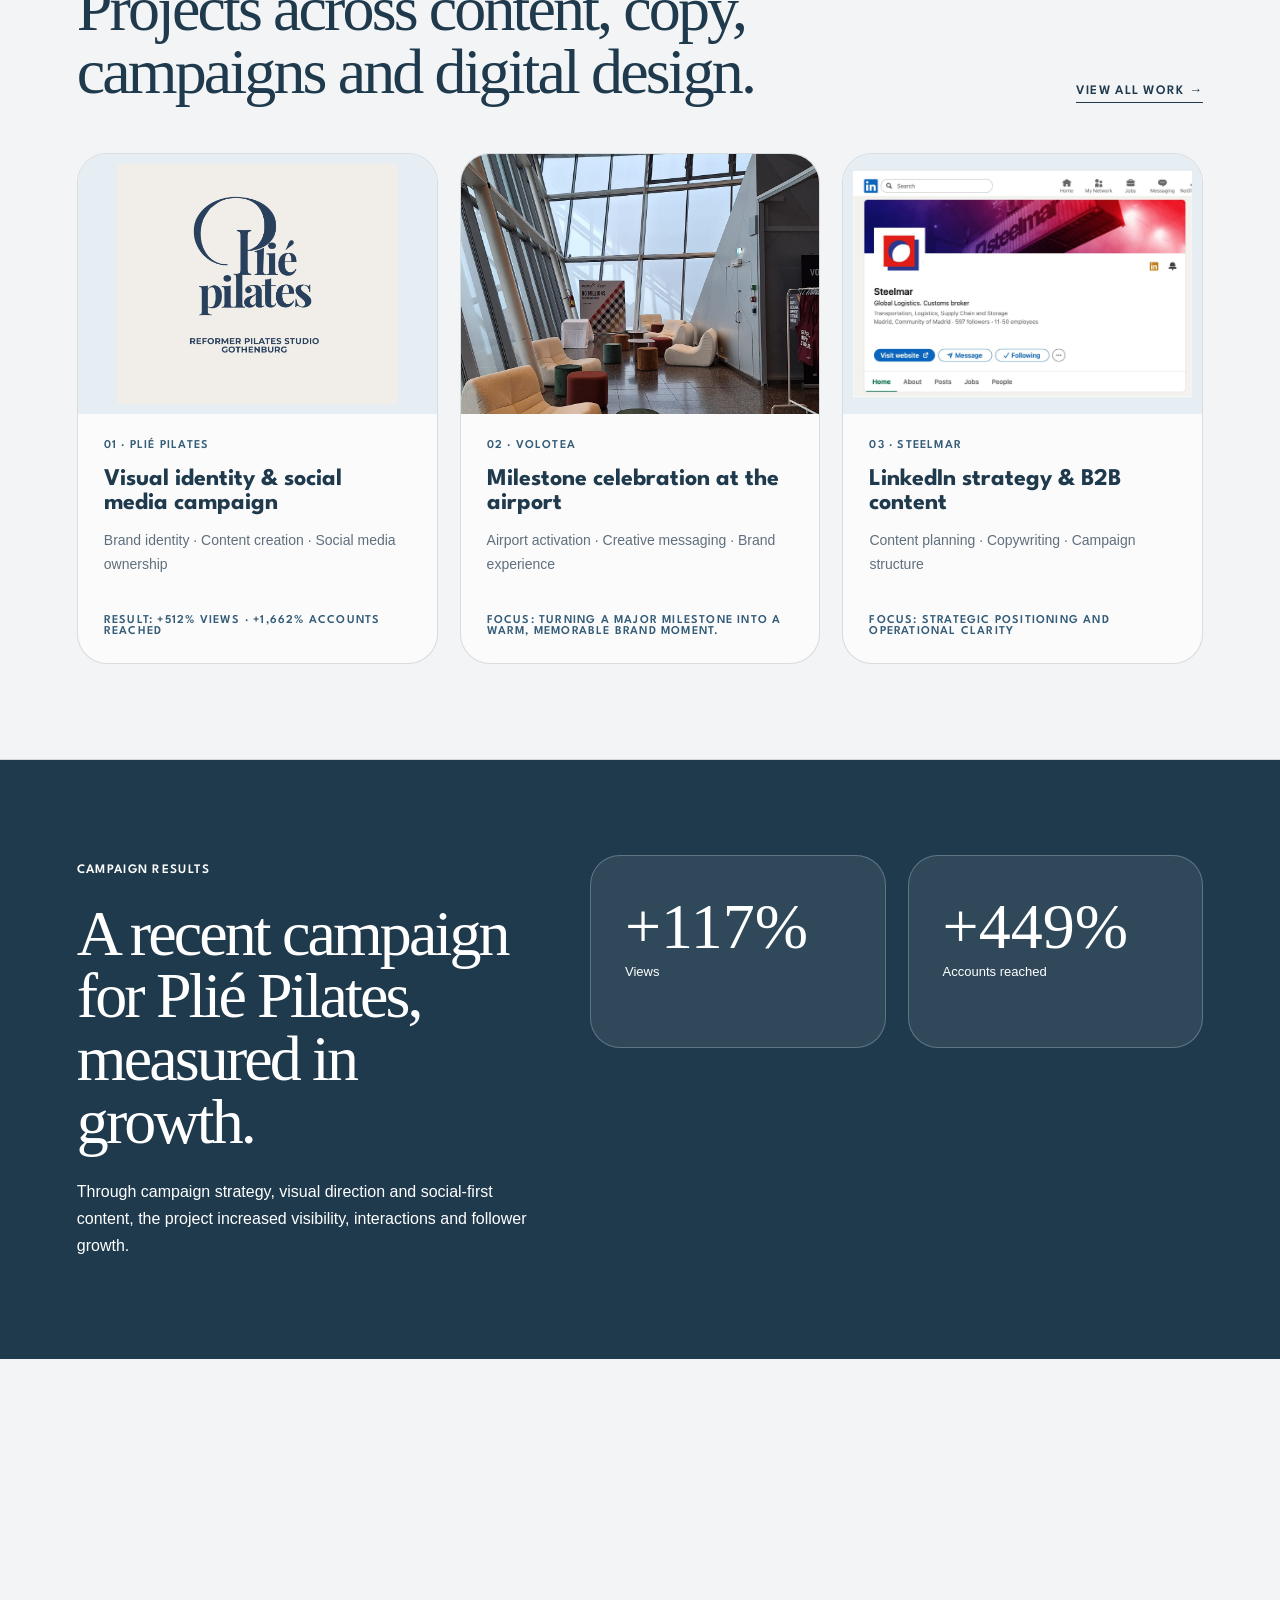
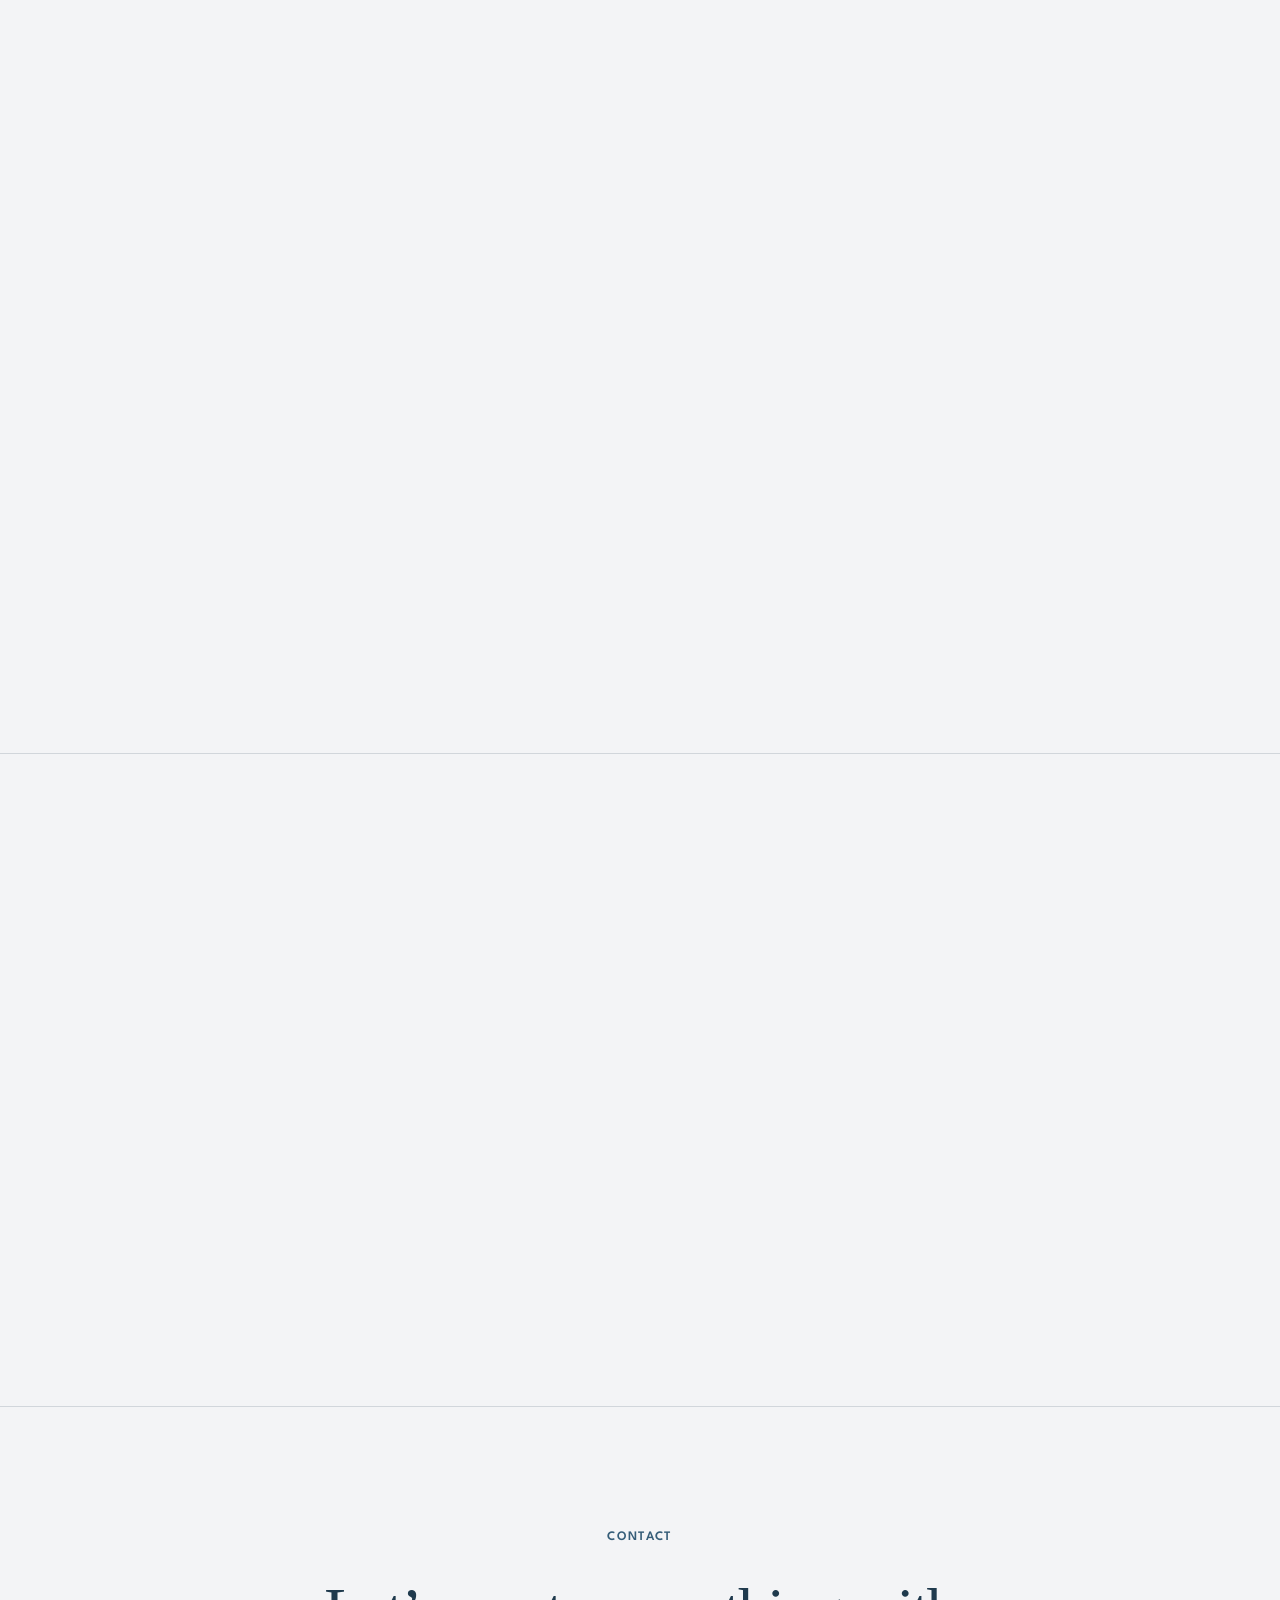
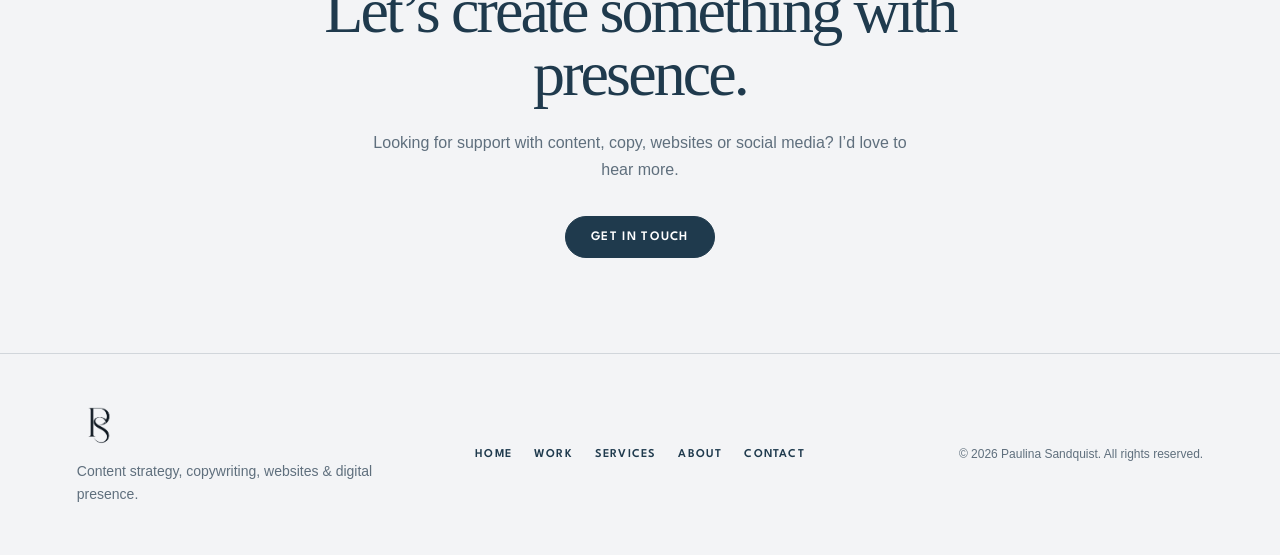
==== commit 14767081: "Update index.html" ====
--- a/index.html
+++ b/index.html
@@ -212,7 +212,7 @@
       <article class="service-card">
         <span>03</span>
         <h3>Content creation</h3>
-        <p>Filming, editing and publishing short-form content for brands.</p>
+        <p>Filming, editing and publishing content for brands.</p>
       </article>
 
       <article class="service-card">
@@ -260,32 +260,7 @@
   </section>
 
 
-  <section class="testimonials">
-    <div class="section-heading fade-item">
-      <div>
-        <p class="eyebrow">Recommendations</p>
-        <h2>Words from people I’ve worked with.</h2>
-      </div>
-    </div>
-
-    <div class="testimonial-grid">
-      <article class="testimonial-card">
-        <p>“Paulina brings structure, taste and clarity to every project.”</p>
-        <span>Creative collaboration</span>
-      </article>
-
-      <article class="testimonial-card">
-        <p>“She turns ideas into communication that feels strategic and natural.”</p>
-        <span>Content & copywriting</span>
-      </article>
-
-      <article class="testimonial-card">
-        <p>“Her work combines visual sensitivity with strong brand understanding.”</p>
-        <span>Brand direction</span>
-      </article>
-    </div>
-  </section>
-
+  
 
   <section class="contact-cta">
     <p class="eyebrow">Contact</p>
@@ -318,4 +293,4 @@
 
 <script src="script.js"></script>
 </body>
-</html>+</html>
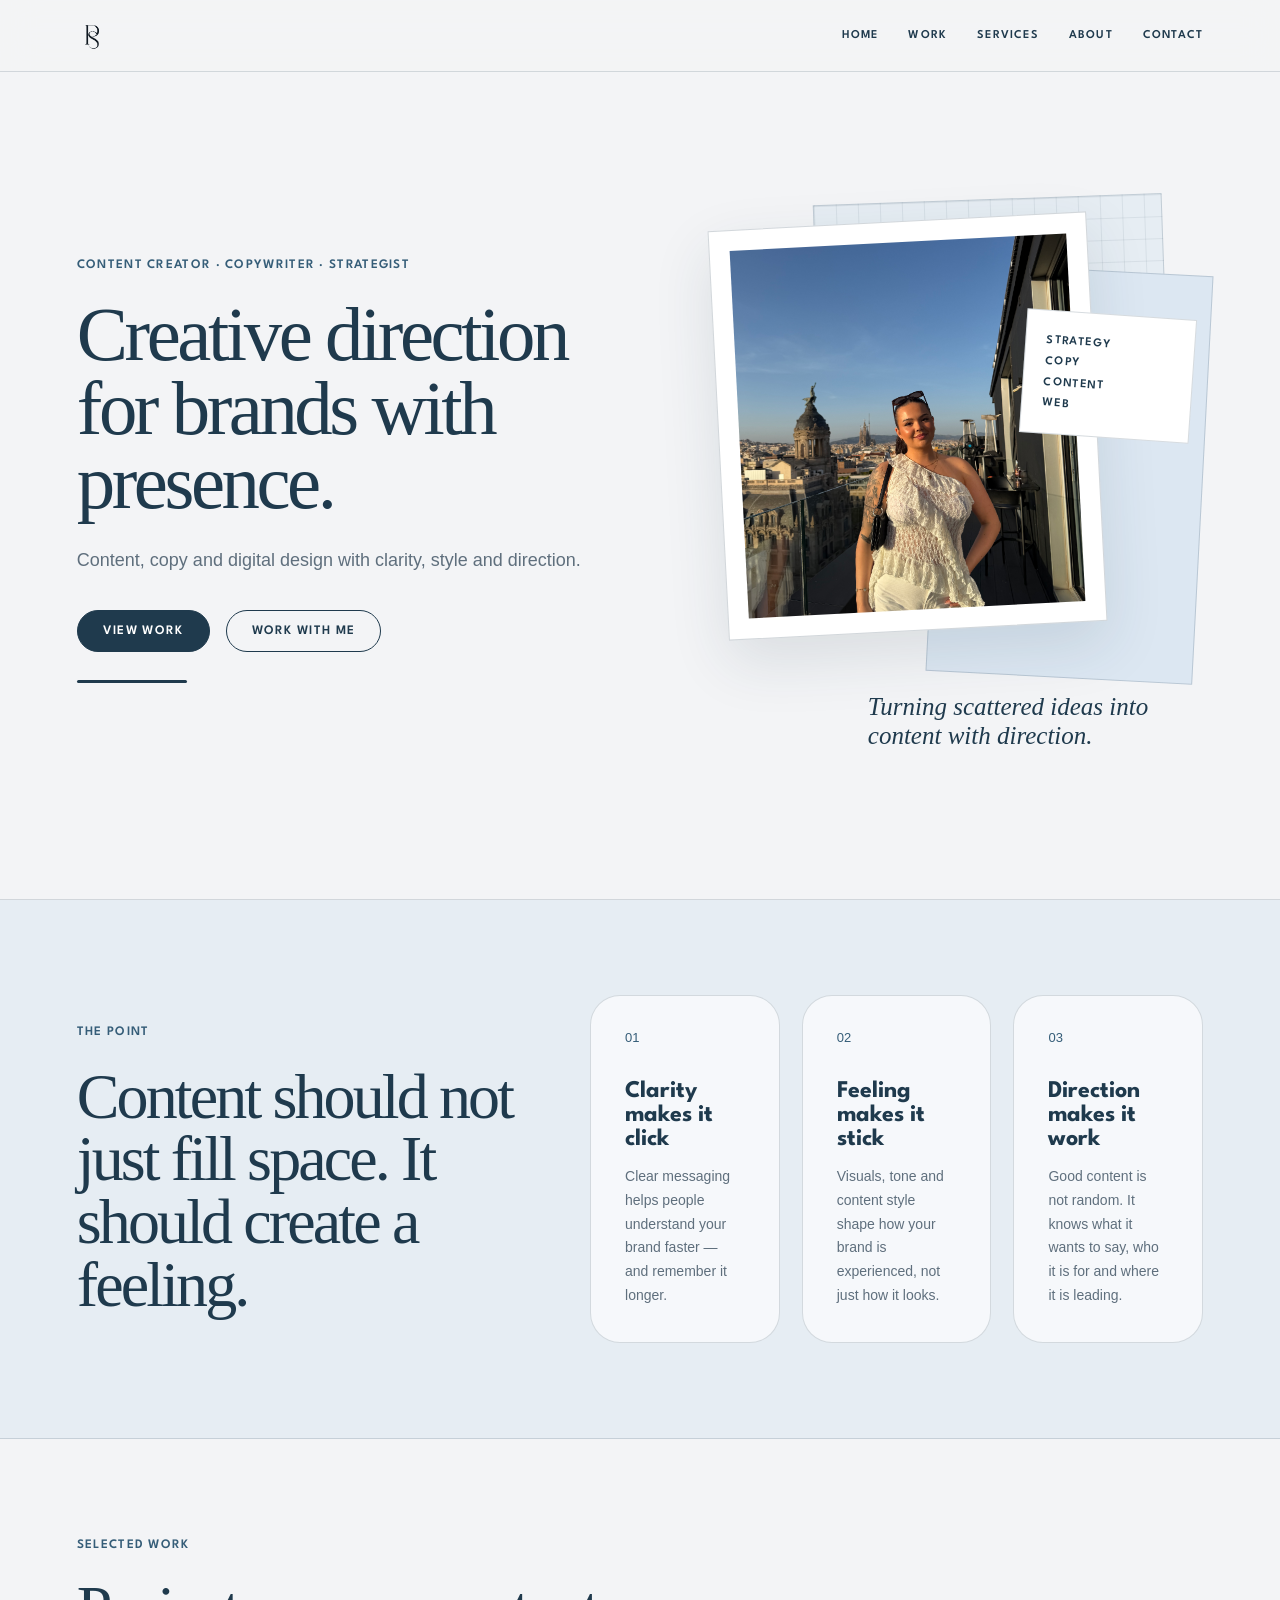
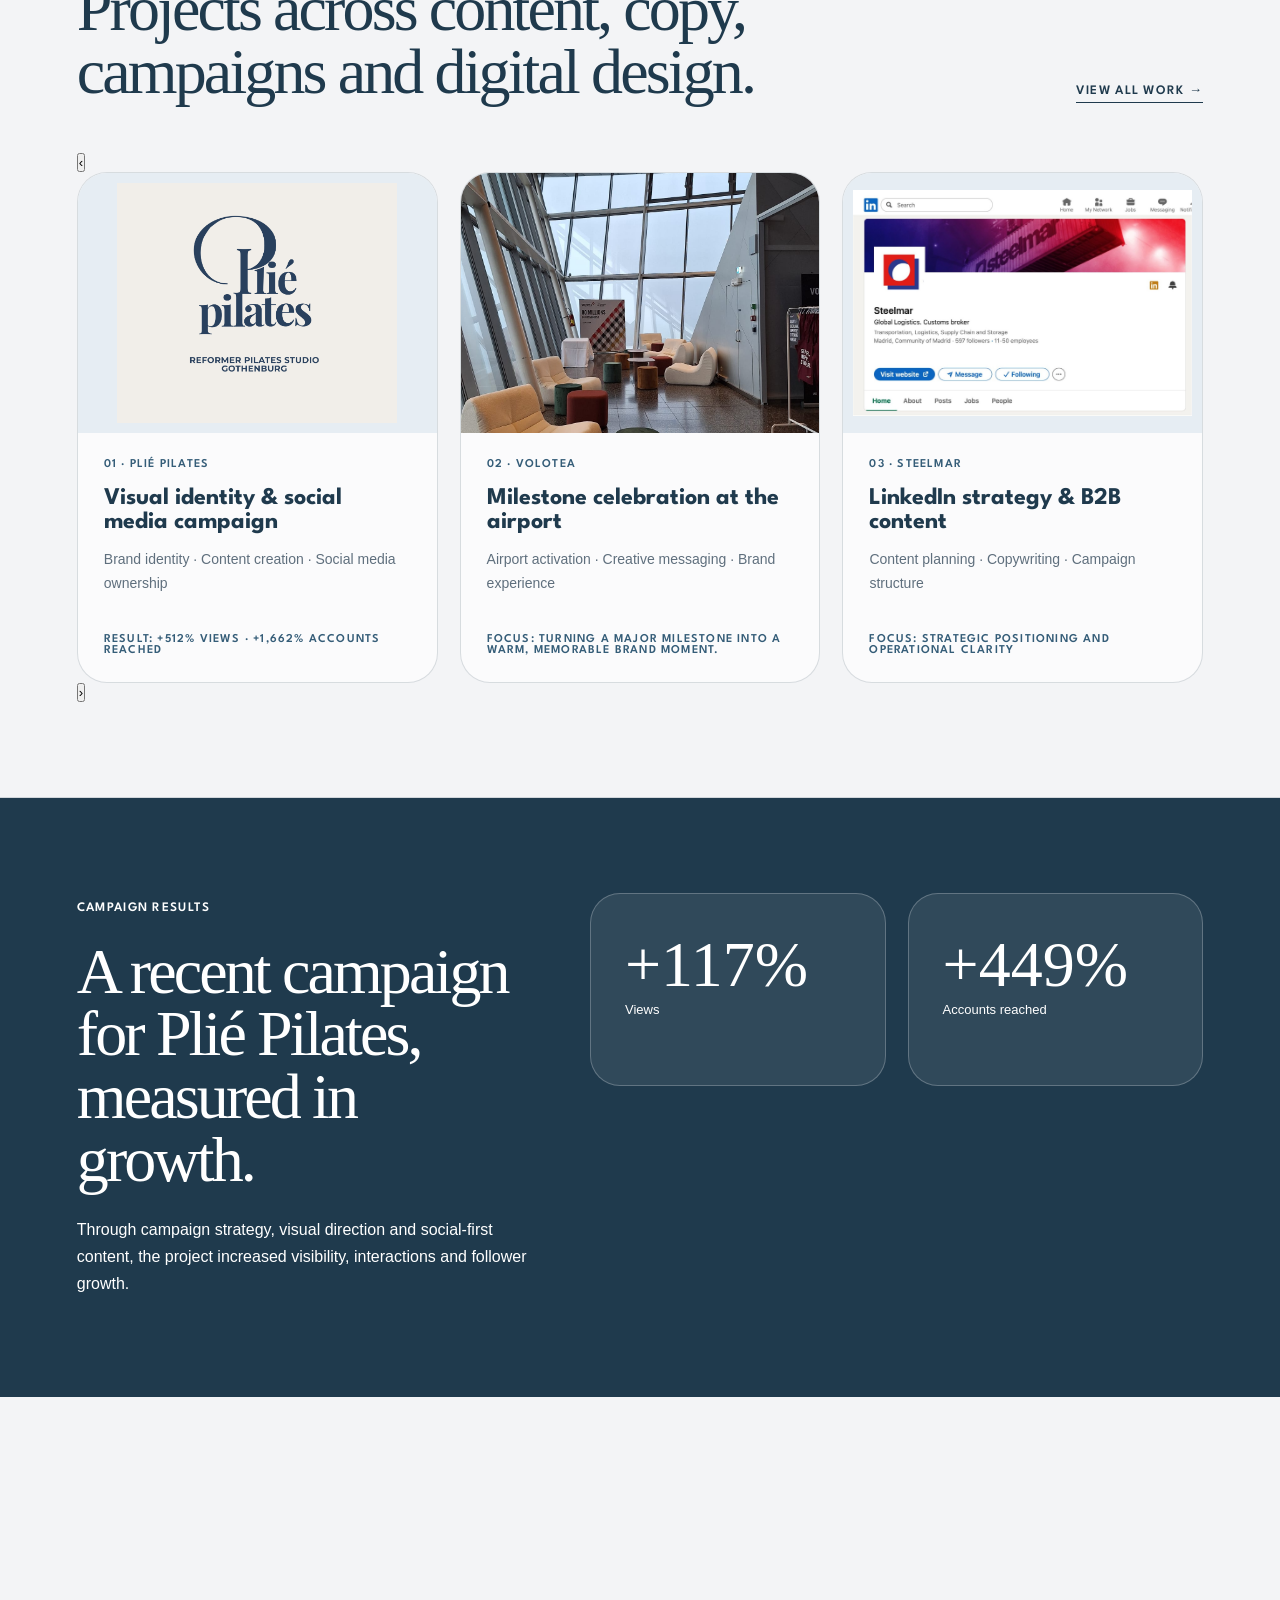
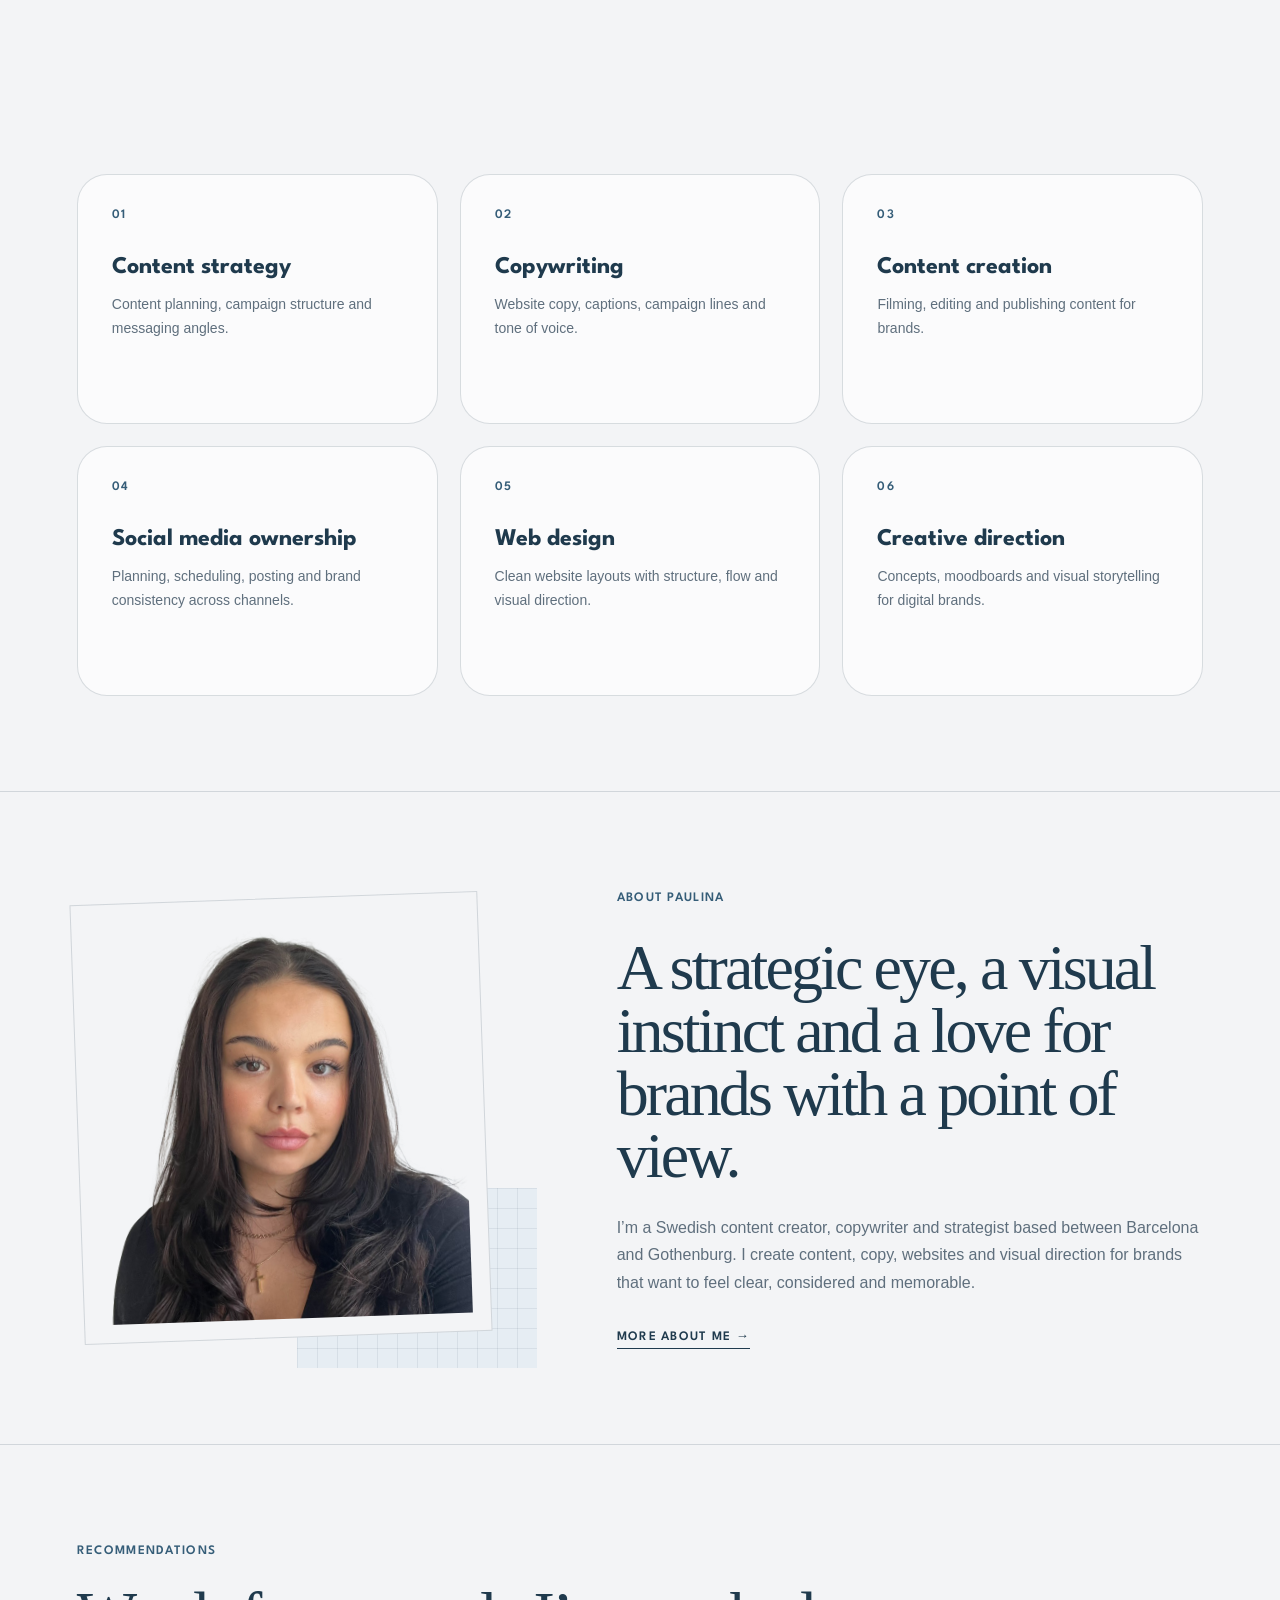
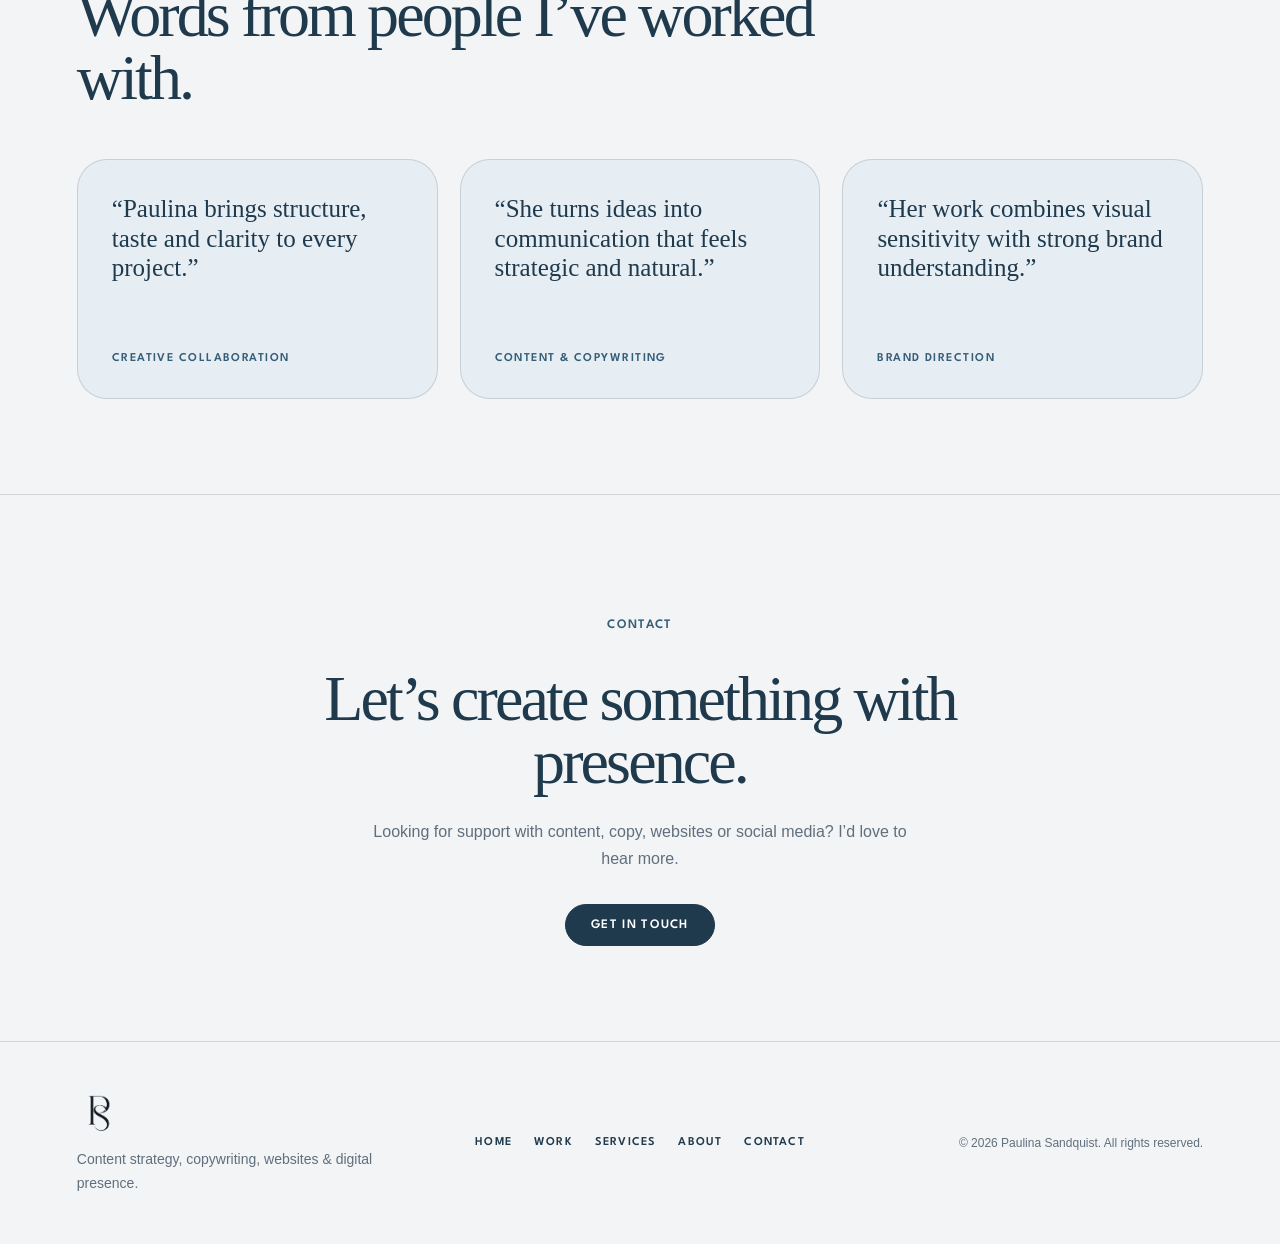
==== commit 06a90cf2: "change index code" ====
--- a/index.html
+++ b/index.html
@@ -108,7 +108,11 @@
       <a href="work.html" class="text-link">View all work →</a>
     </div>
 
-    <div class="project-grid">
+   
+      <div class="mobile-carousel-wrap">
+  <button class="carousel-arrow carousel-arrow-left" type="button" aria-label="Previous project">‹</button>
+
+  <div class="project-grid mobile-carousel">
 
       <a href="work.html#plie" class="project-card">
         <div class="project-image logo-image">
@@ -148,7 +152,10 @@
           <small>Focus: strategic positioning and operational clarity</small>
         </div>
       </a>
-
+  </div>
+
+  <button class="carousel-arrow carousel-arrow-right" type="button" aria-label="Next project">›</button>
+</div>
     </div>
   </section>
 
@@ -260,7 +267,32 @@
   </section>
 
 
-  
+  <section class="testimonials">
+    <div class="section-heading fade-item">
+      <div>
+        <p class="eyebrow">Recommendations</p>
+        <h2>Words from people I’ve worked with.</h2>
+      </div>
+    </div>
+
+    <div class="testimonial-grid">
+      <article class="testimonial-card">
+        <p>“Paulina brings structure, taste and clarity to every project.”</p>
+        <span>Creative collaboration</span>
+      </article>
+
+      <article class="testimonial-card">
+        <p>“She turns ideas into communication that feels strategic and natural.”</p>
+        <span>Content & copywriting</span>
+      </article>
+
+      <article class="testimonial-card">
+        <p>“Her work combines visual sensitivity with strong brand understanding.”</p>
+        <span>Brand direction</span>
+      </article>
+    </div>
+  </section>
+
 
   <section class="contact-cta">
     <p class="eyebrow">Contact</p>
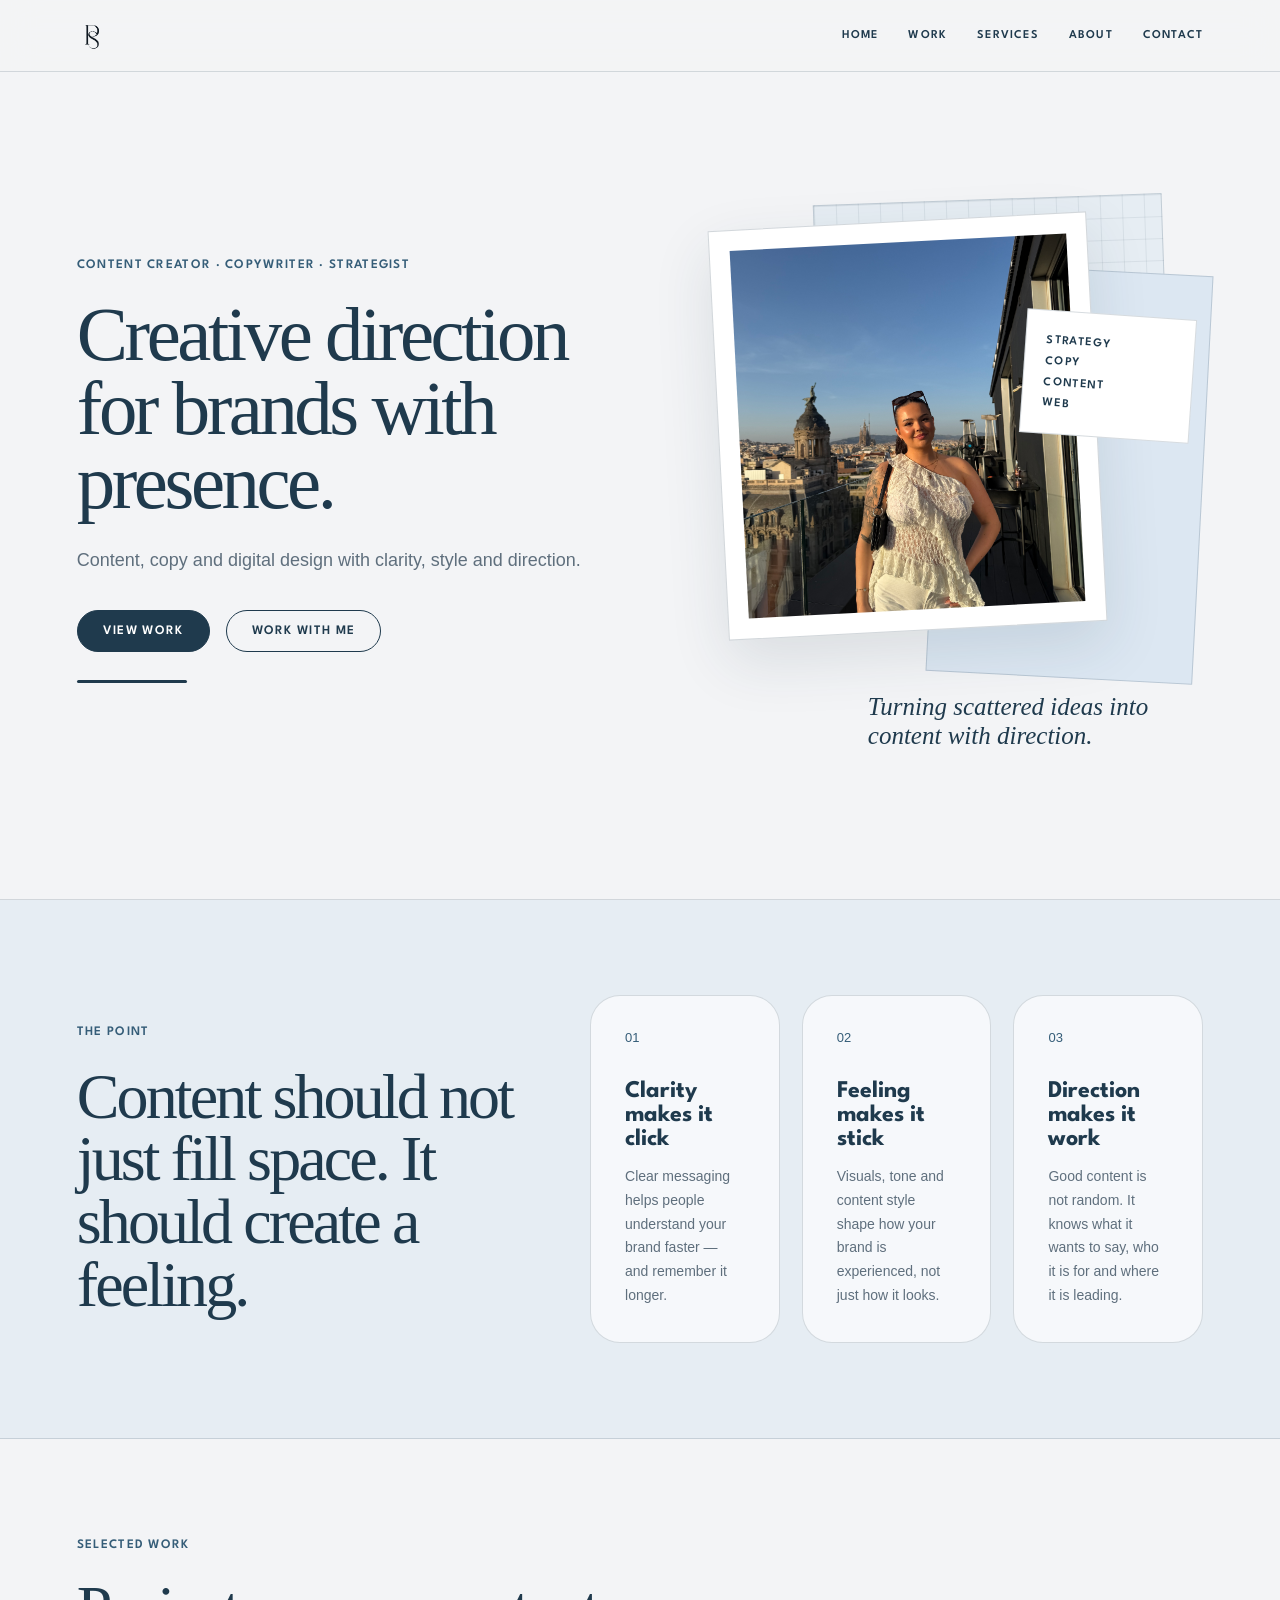
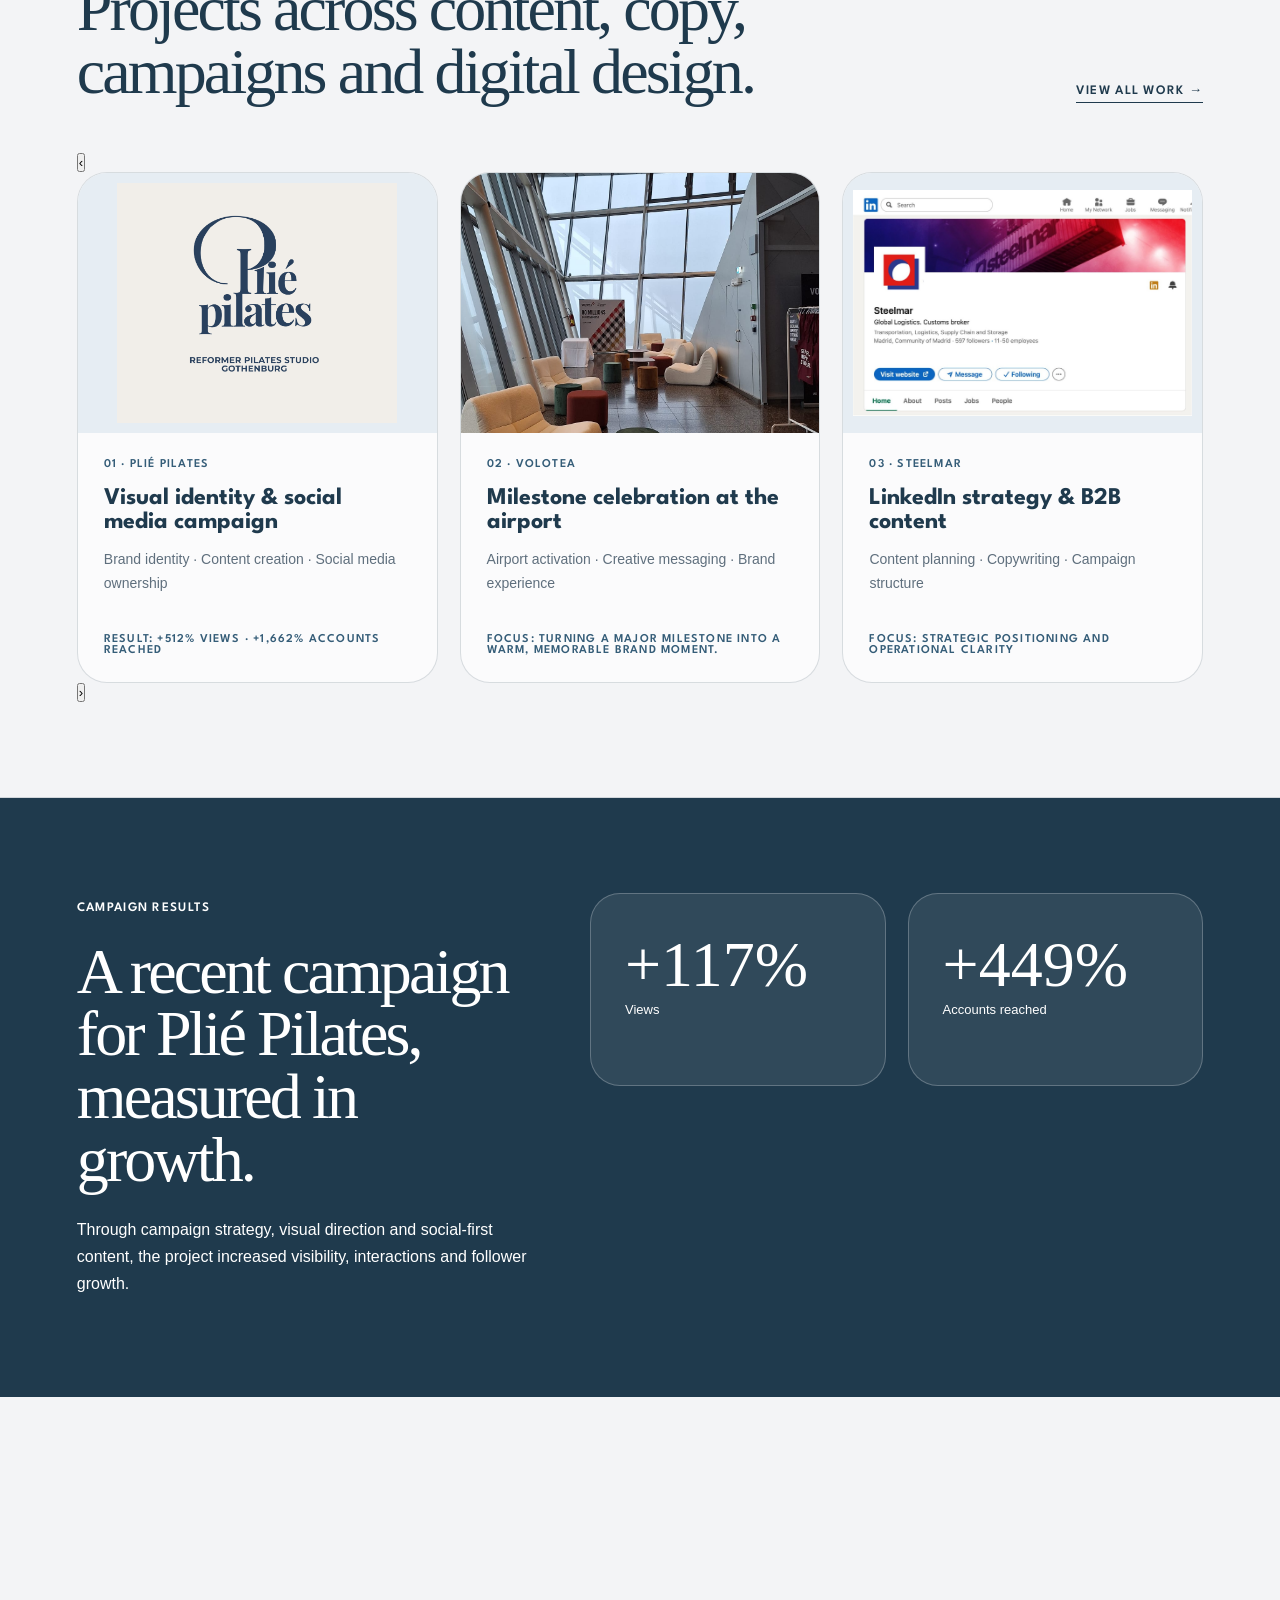
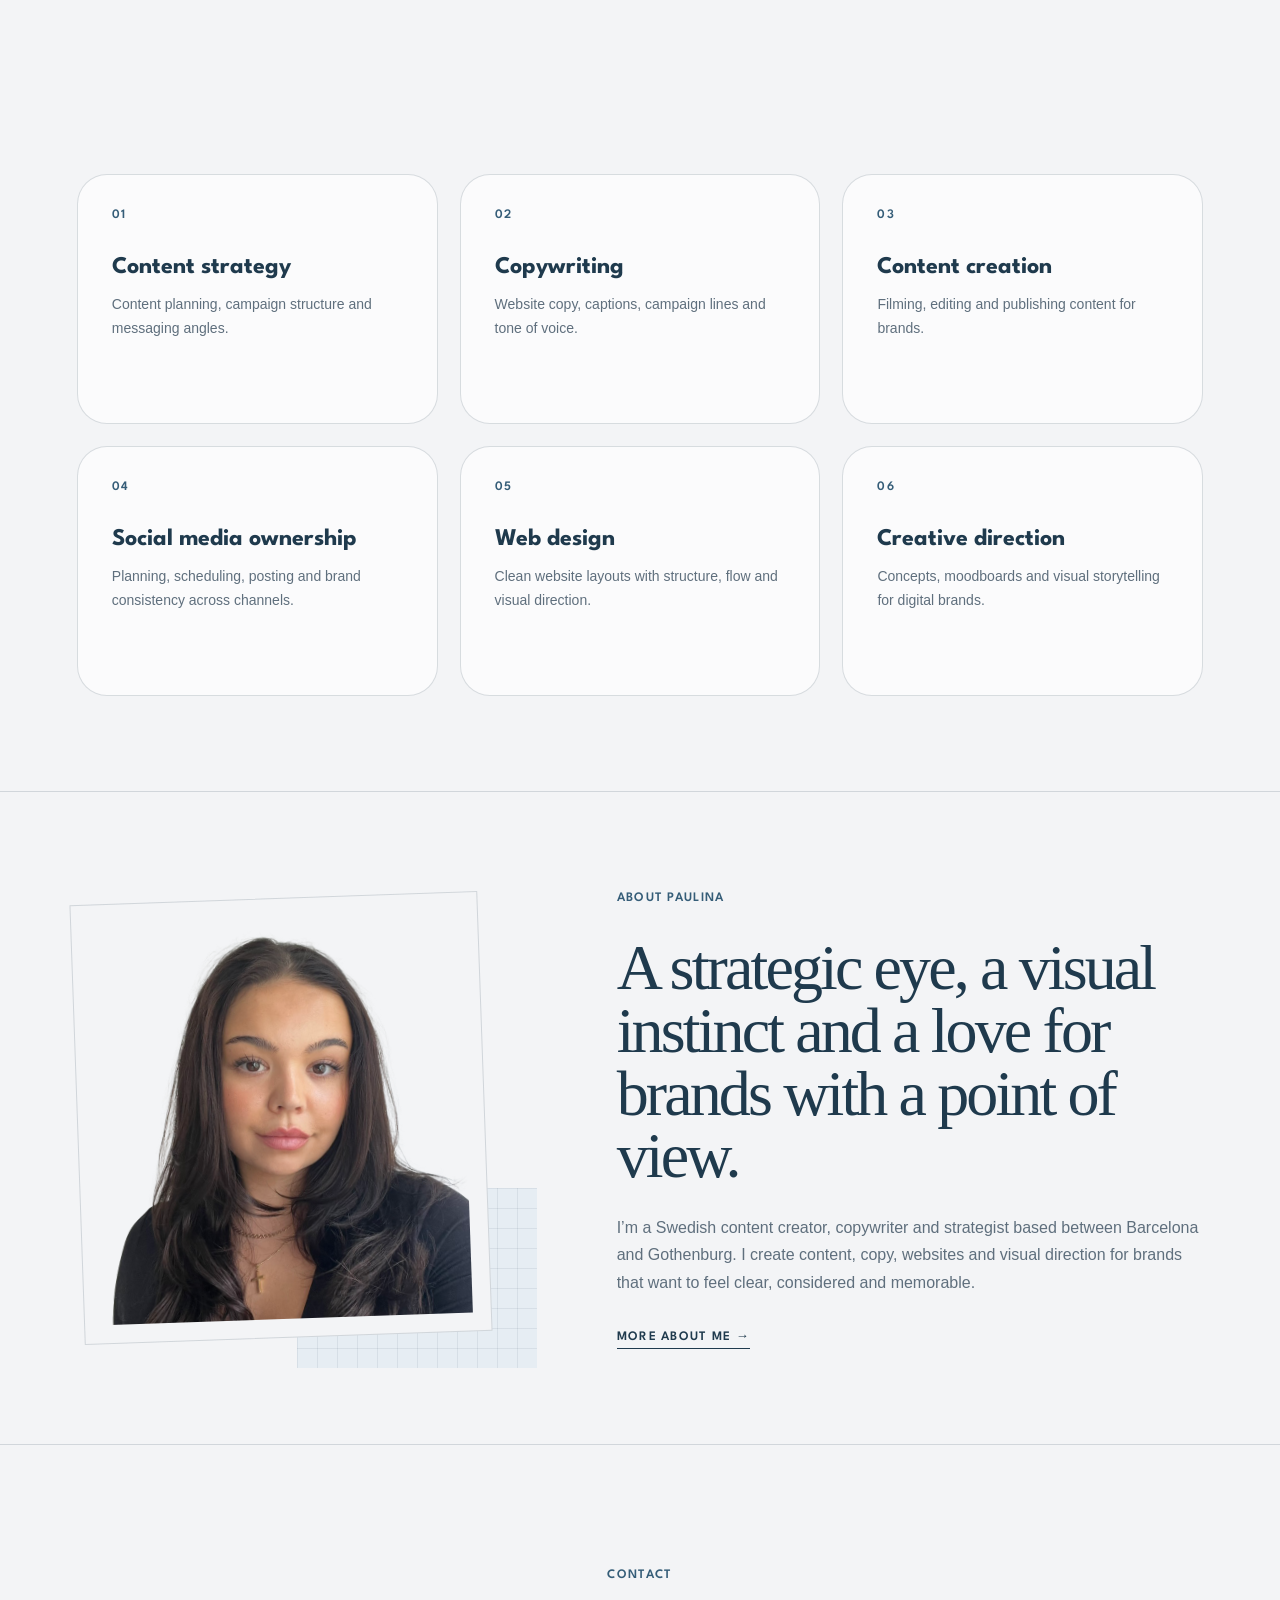
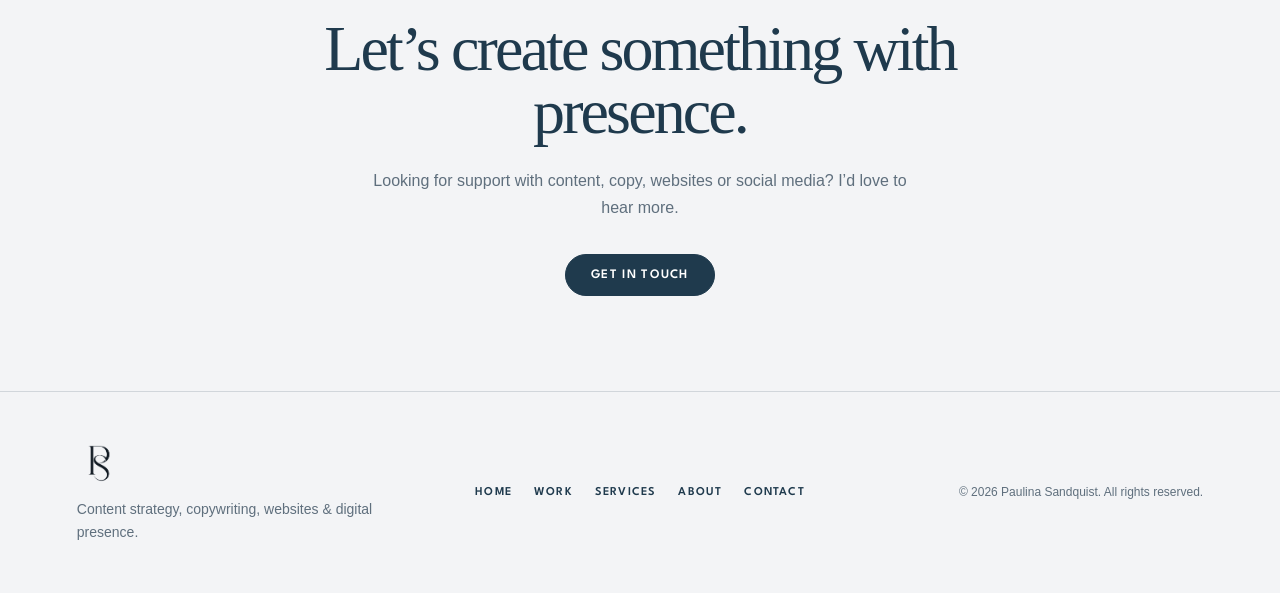
==== commit 507f1f14: "Remove testimonials section from index.html Removed testimonials section from the HTML." ====
--- a/index.html
+++ b/index.html
@@ -267,33 +267,7 @@
   </section>
 
 
-  <section class="testimonials">
-    <div class="section-heading fade-item">
-      <div>
-        <p class="eyebrow">Recommendations</p>
-        <h2>Words from people I’ve worked with.</h2>
-      </div>
-    </div>
-
-    <div class="testimonial-grid">
-      <article class="testimonial-card">
-        <p>“Paulina brings structure, taste and clarity to every project.”</p>
-        <span>Creative collaboration</span>
-      </article>
-
-      <article class="testimonial-card">
-        <p>“She turns ideas into communication that feels strategic and natural.”</p>
-        <span>Content & copywriting</span>
-      </article>
-
-      <article class="testimonial-card">
-        <p>“Her work combines visual sensitivity with strong brand understanding.”</p>
-        <span>Brand direction</span>
-      </article>
-    </div>
-  </section>
-
-
+ 
   <section class="contact-cta">
     <p class="eyebrow">Contact</p>
     <h2>Let’s create something with presence.</h2>
